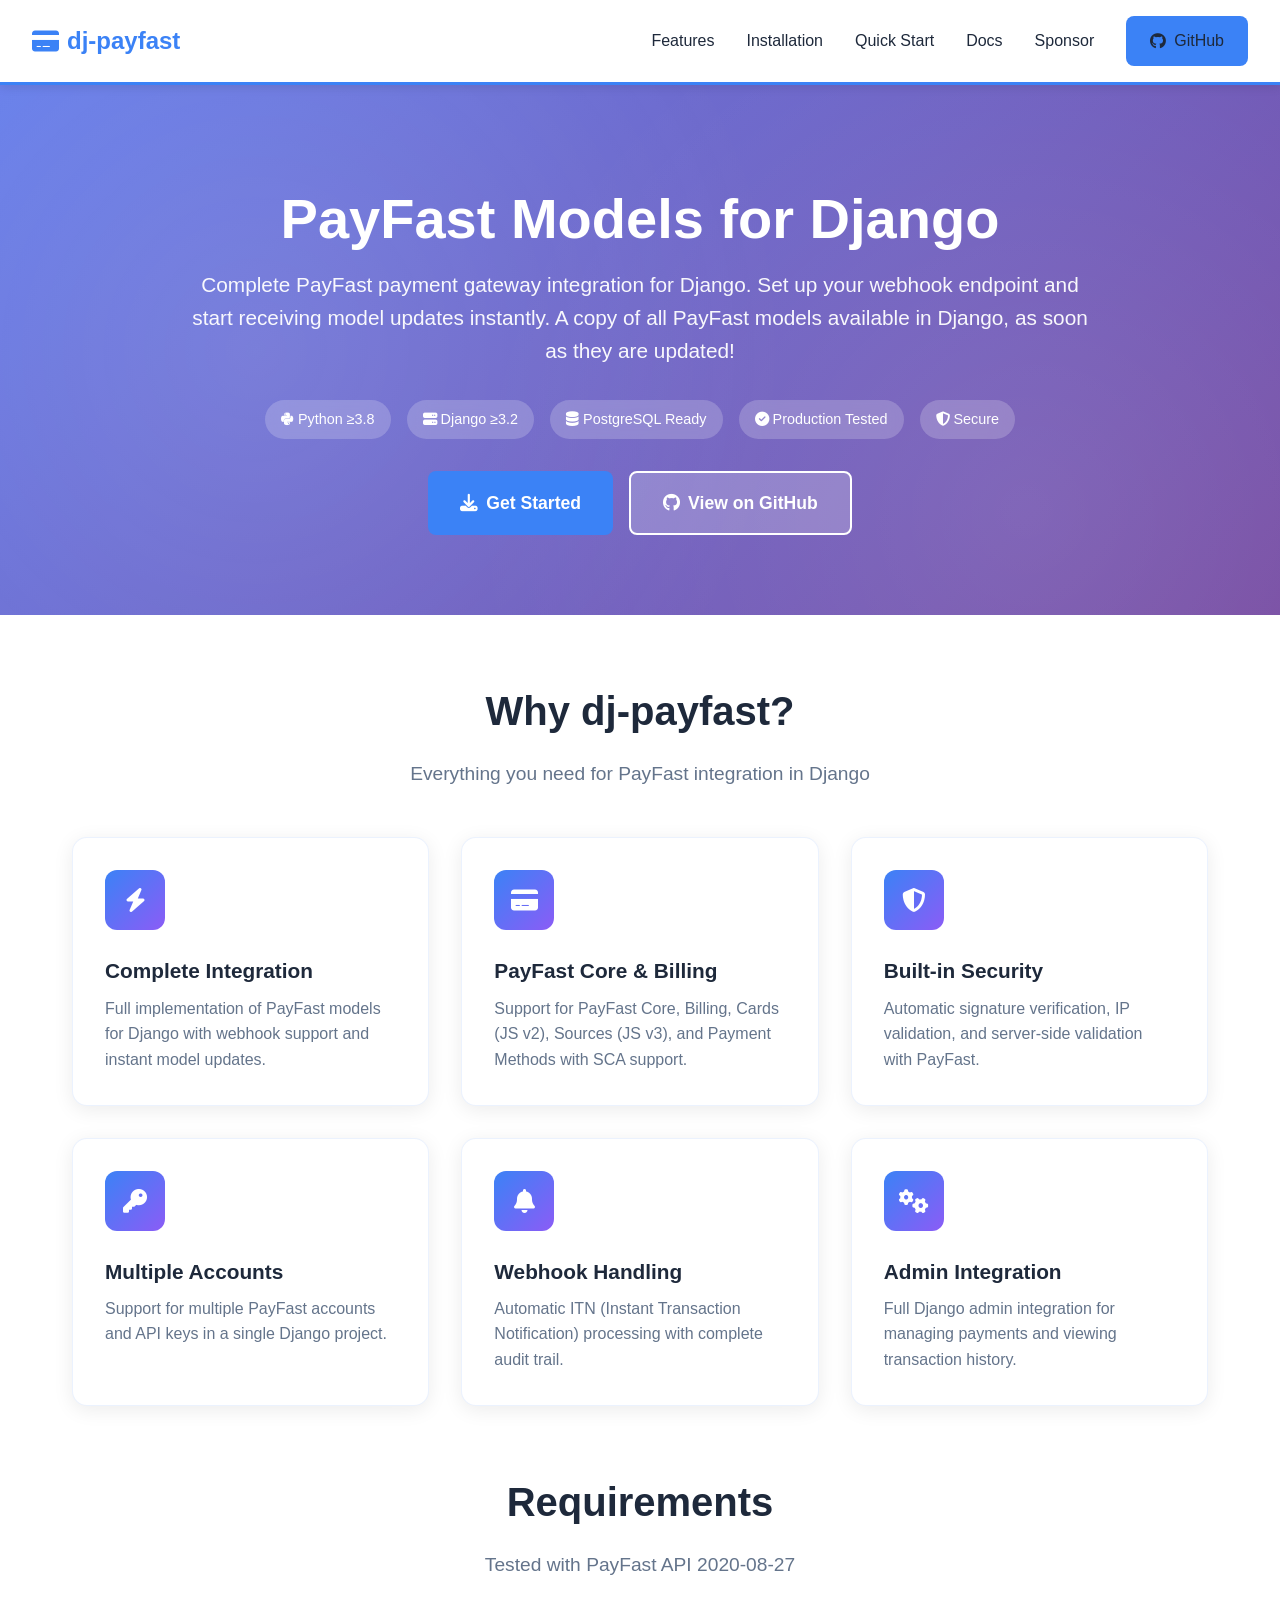
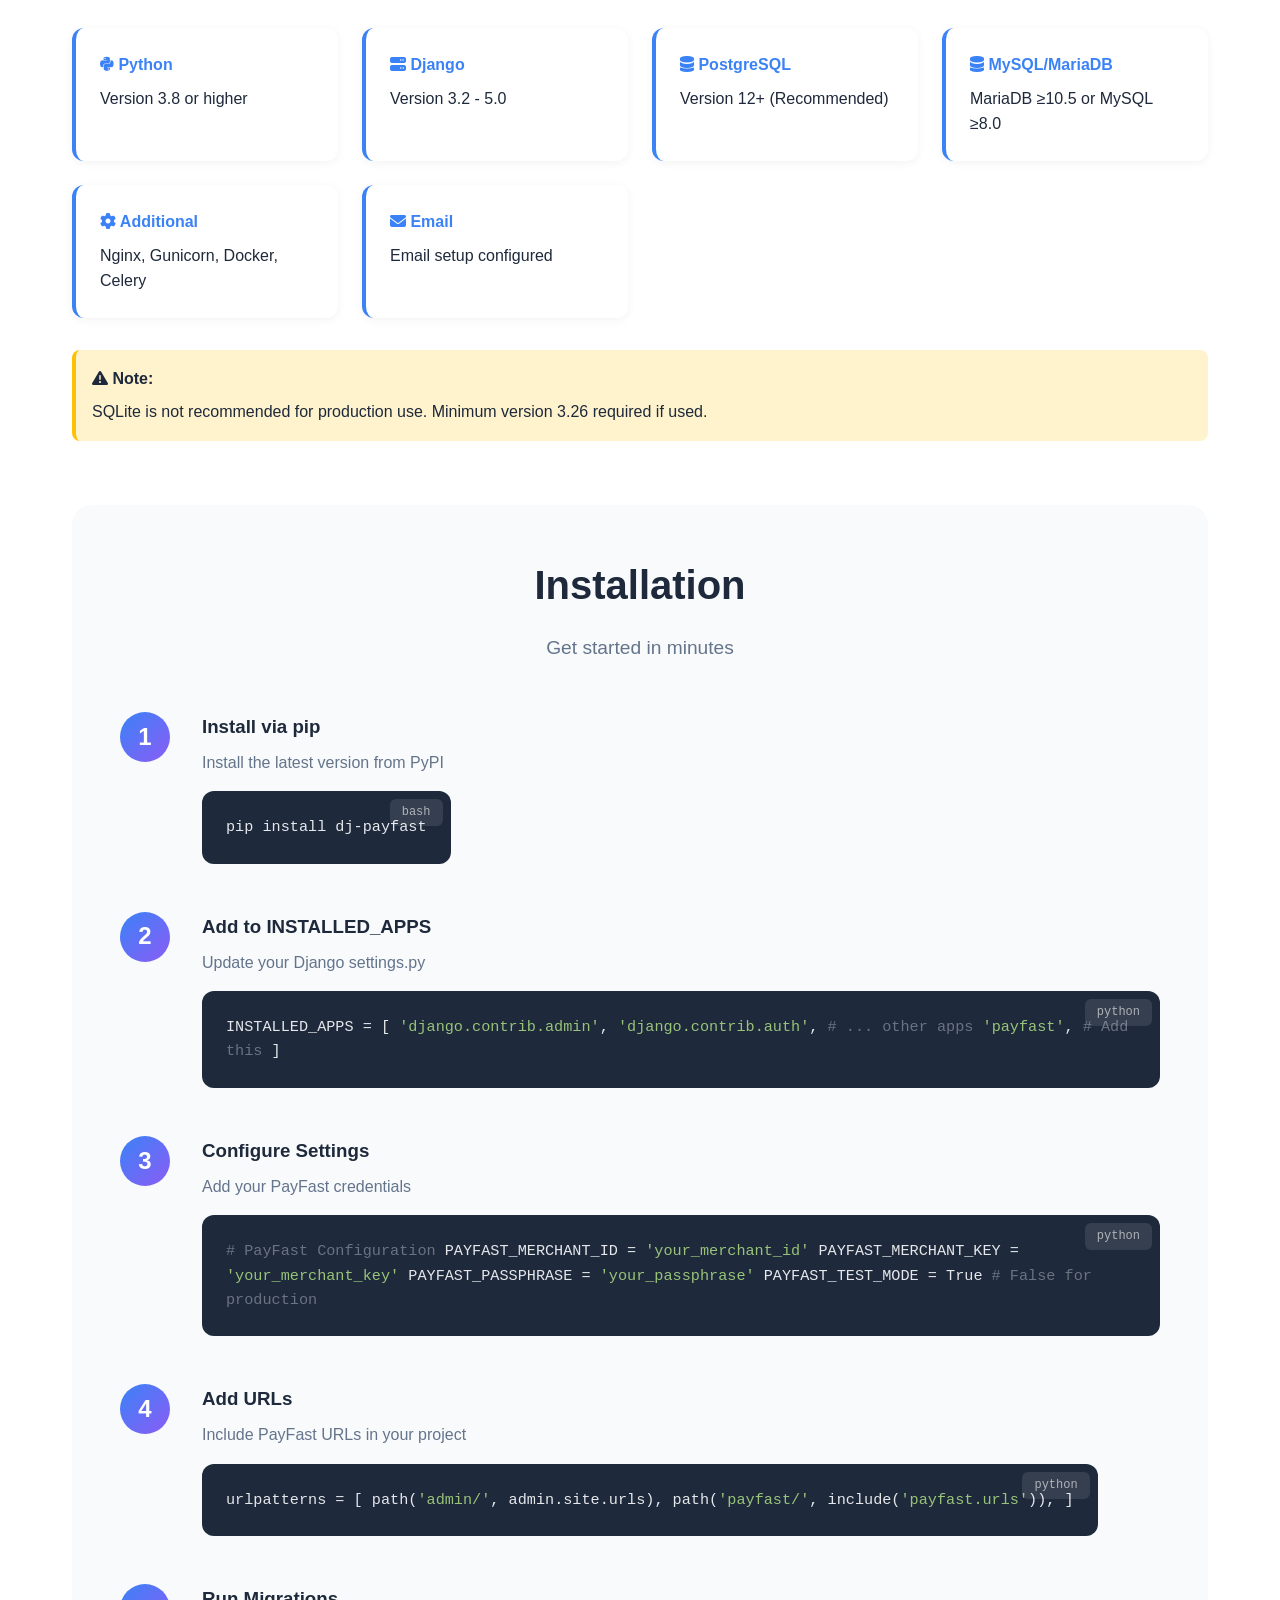
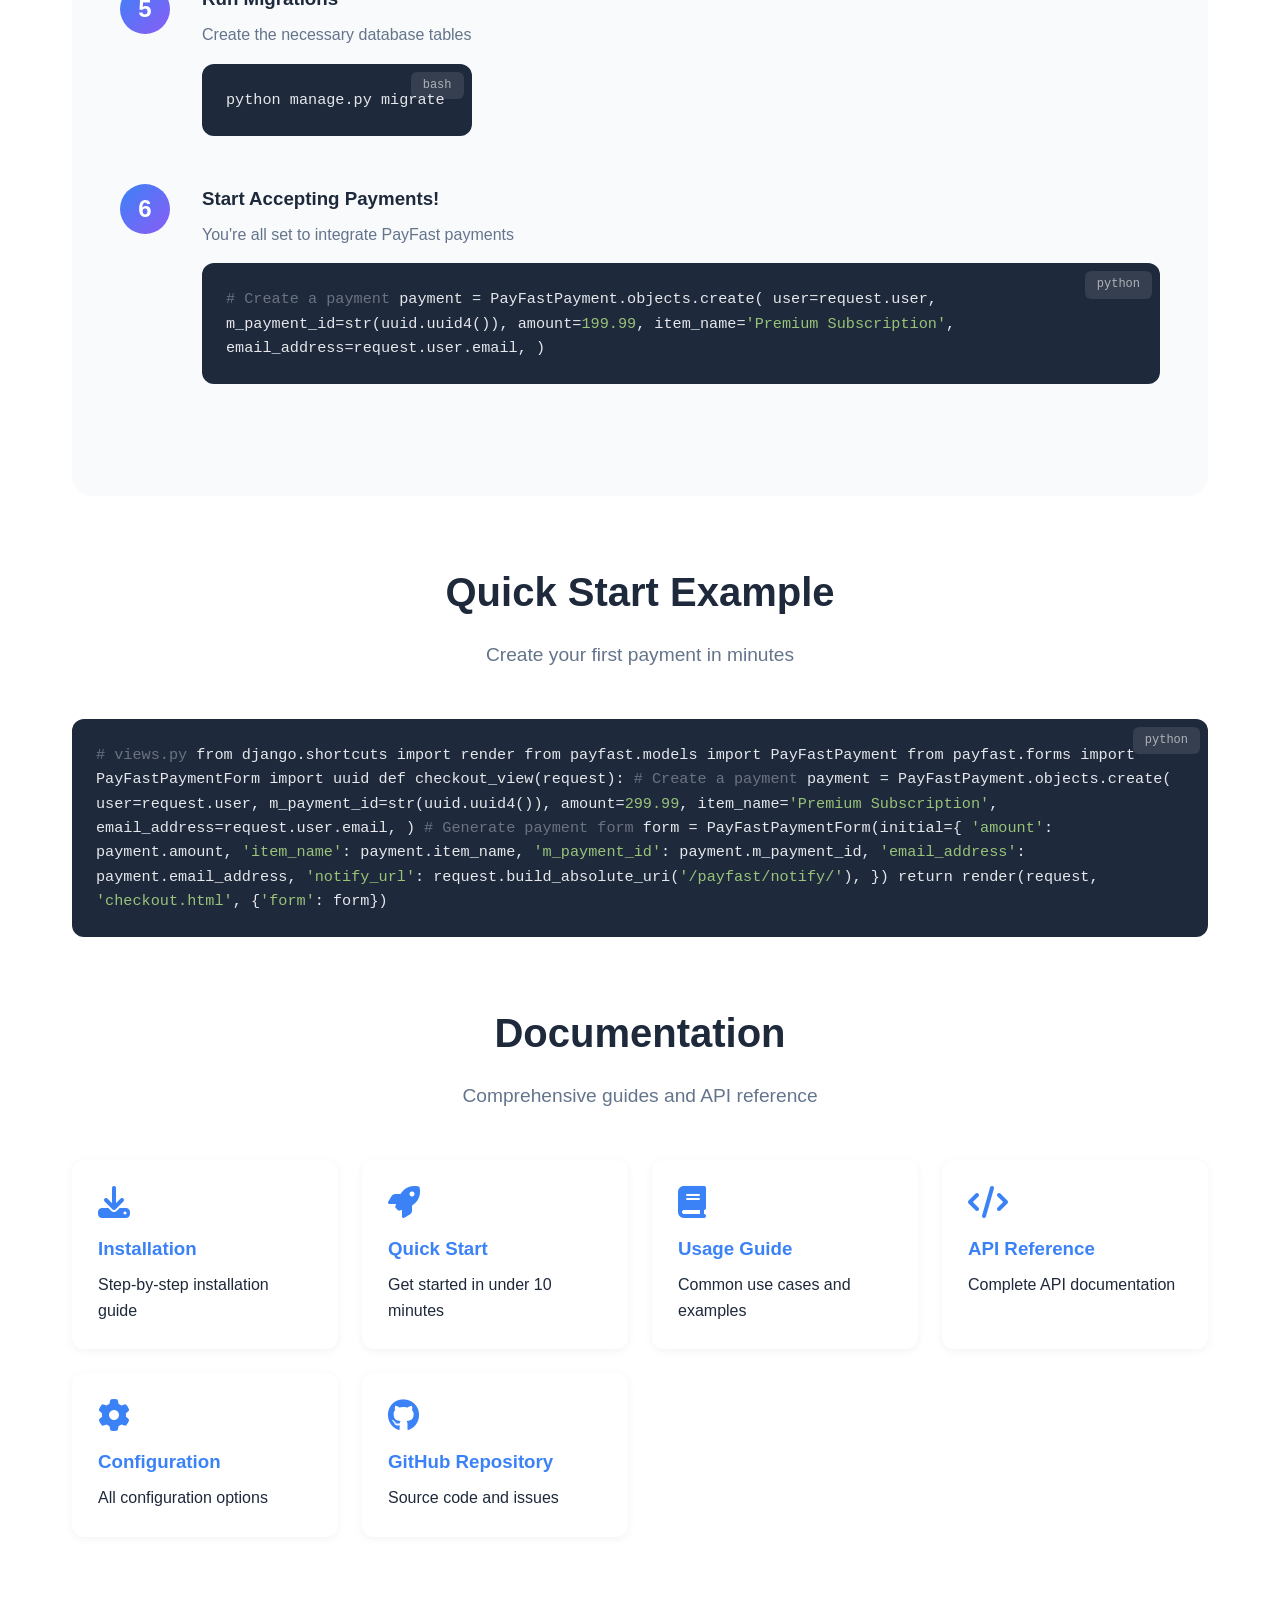
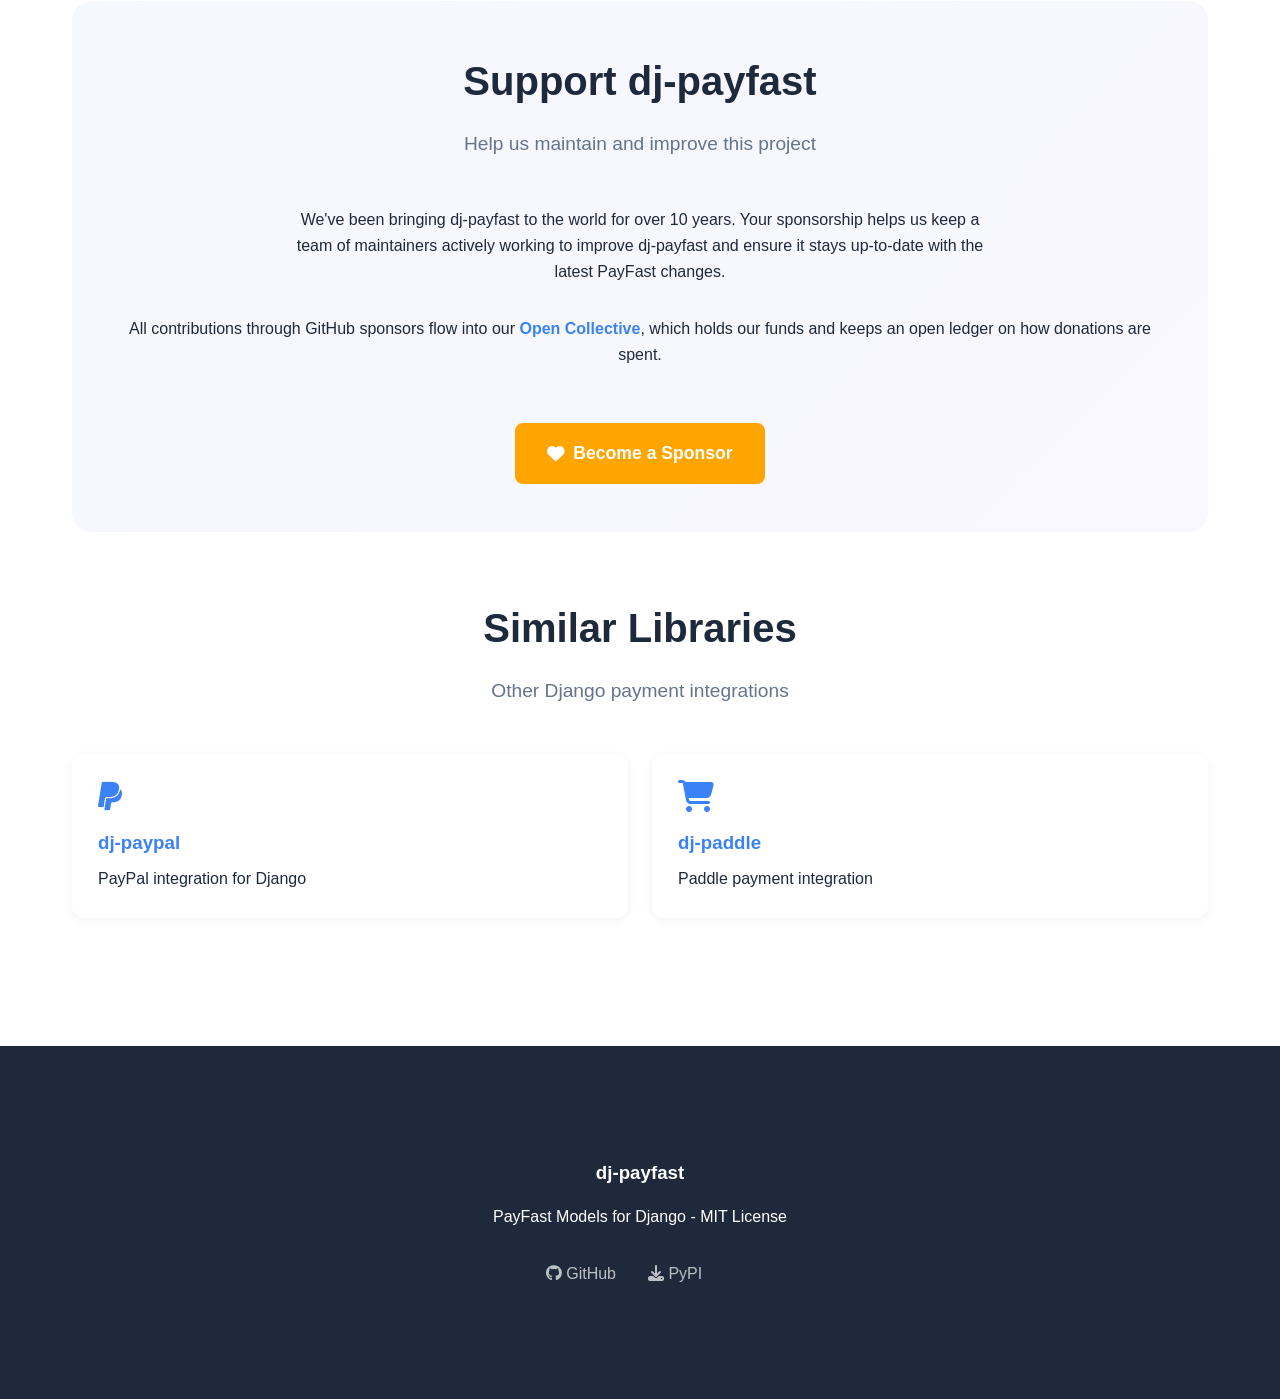
==== docs/index.html @ d13637f9 "Create index.html" ====
<!DOCTYPE html>
<html lang="en">
<head>
    <meta charset="UTF-8">
    <meta name="viewport" content="width=device-width, initial-scale=1.0">
    <title>dj-payfast - PayFast Models for Django</title>
    <link rel="stylesheet" href="https://cdnjs.cloudflare.com/ajax/libs/font-awesome/6.4.0/css/all.min.css">
    <style>
        * {
            margin: 0;
            padding: 0;
            box-sizing: border-box;
        }

        :root {
            --primary: #3b82f6;
            --secondary: #8b5cf6;
            --dark: #1e293b;
            --light: #f8fafc;
            --gray: #64748b;
            --success: #10b981;
            --code-bg: #1e293b;
        }

        body {
            font-family: -apple-system, BlinkMacSystemFont, 'Segoe UI', Roboto, sans-serif;
            line-height: 1.6;
            color: var(--dark);
        }

        /* Navigation */
        .navbar {
            background: white;
            box-shadow: 0 2px 10px rgba(0,0,0,0.1);
            position: sticky;
            top: 0;
            z-index: 1000;
            border-bottom: 3px solid var(--primary);
        }

        .navbar-content {
            max-width: 1400px;
            margin: 0 auto;
            padding: 1rem 2rem;
            display: flex;
            justify-content: space-between;
            align-items: center;
        }

        .logo {
            font-size: 1.5rem;
            font-weight: 800;
            color: var(--primary);
            display: flex;
            align-items: center;
            gap: 0.5rem;
        }

        .nav-links {
            display: flex;
            gap: 2rem;
            list-style: none;
            align-items: center;
        }

        .nav-links a {
            text-decoration: none;
            color: var(--dark);
            font-weight: 500;
            transition: color 0.3s;
        }

        .nav-links a:hover {
            color: var(--primary);
        }

        .btn {
            padding: 0.75rem 1.5rem;
            border-radius: 8px;
            text-decoration: none;
            font-weight: 600;
            display: inline-flex;
            align-items: center;
            gap: 0.5rem;
            transition: all 0.3s;
        }

        .btn-primary {
            background: var(--primary);
            color: white;
        }

        .btn-primary:hover {
            background: #2563eb;
            transform: translateY(-2px);
        }

        /* Hero Section */
        .hero {
            background: linear-gradient(135deg, #667eea 0%, #764ba2 100%);
            color: white;
            padding: 100px 20px 80px;
            text-align: center;
            position: relative;
            overflow: hidden;
        }

        .hero::before {
            content: '';
            position: absolute;
            top: 0;
            left: 0;
            right: 0;
            bottom: 0;
            background: 
                radial-gradient(circle at 20% 50%, rgba(255,255,255,0.1) 0%, transparent 50%),
                radial-gradient(circle at 80% 80%, rgba(255,255,255,0.1) 0%, transparent 50%);
        }

        .hero-content {
            max-width: 900px;
            margin: 0 auto;
            position: relative;
            z-index: 1;
        }

        .hero h1 {
            font-size: 3.5rem;
            font-weight: 900;
            margin-bottom: 1rem;
            line-height: 1.2;
        }

        .hero p {
            font-size: 1.3rem;
            margin-bottom: 2rem;
            opacity: 0.95;
        }

        .badges {
            display: flex;
            justify-content: center;
            gap: 1rem;
            flex-wrap: wrap;
            margin: 2rem 0;
        }

        .badge {
            background: rgba(255,255,255,0.2);
            padding: 0.5rem 1rem;
            border-radius: 20px;
            font-size: 0.9rem;
            backdrop-filter: blur(10px);
        }

        .cta-buttons {
            display: flex;
            gap: 1rem;
            justify-content: center;
            margin-top: 2rem;
            flex-wrap: wrap;
        }

        .btn-large {
            padding: 1rem 2rem;
            font-size: 1.1rem;
        }

        .btn-secondary {
            background: rgba(255,255,255,0.2);
            color: white;
            border: 2px solid white;
        }

        .btn-secondary:hover {
            background: rgba(255,255,255,0.3);
        }

        /* Container */
        .container {
            max-width: 1200px;
            margin: 0 auto;
            padding: 4rem 2rem;
        }

        .section {
            margin-bottom: 4rem;
        }

        .section-title {
            font-size: 2.5rem;
            font-weight: 800;
            margin-bottom: 1rem;
            color: var(--dark);
            text-align: center;
        }

        .section-subtitle {
            font-size: 1.2rem;
            color: var(--gray);
            margin-bottom: 3rem;
            text-align: center;
        }

        /* Features Grid */
        .features-grid {
            display: grid;
            grid-template-columns: repeat(auto-fit, minmax(300px, 1fr));
            gap: 2rem;
            margin-top: 3rem;
        }

        .feature-card {
            background: white;
            padding: 2rem;
            border-radius: 15px;
            box-shadow: 0 4px 20px rgba(0,0,0,0.08);
            transition: all 0.3s;
            border: 1px solid rgba(59,130,246,0.1);
        }

        .feature-card:hover {
            transform: translateY(-5px);
            box-shadow: 0 10px 40px rgba(59,130,246,0.15);
        }

        .feature-icon {
            width: 60px;
            height: 60px;
            background: linear-gradient(135deg, var(--primary), var(--secondary));
            border-radius: 12px;
            display: flex;
            align-items: center;
            justify-content: center;
            color: white;
            font-size: 1.5rem;
            margin-bottom: 1.5rem;
        }

        .feature-title {
            font-size: 1.3rem;
            font-weight: 700;
            margin-bottom: 0.5rem;
        }

        .feature-description {
            color: var(--gray);
        }

        /* Installation Section */
        .install-section {
            background: var(--light);
            border-radius: 20px;
            padding: 3rem;
            margin: 3rem 0;
        }

        .code-block {
            background: var(--code-bg);
            color: #e5e7eb;
            padding: 1.5rem;
            border-radius: 12px;
            overflow-x: auto;
            font-family: 'Courier New', monospace;
            font-size: 0.95rem;
            line-height: 1.6;
            margin: 1rem 0;
            position: relative;
        }

        .code-block::before {
            content: attr(data-lang);
            position: absolute;
            top: 0.5rem;
            right: 0.5rem;
            background: rgba(255,255,255,0.1);
            padding: 0.25rem 0.75rem;
            border-radius: 6px;
            font-size: 0.75rem;
            color: rgba(255,255,255,0.6);
        }

        .code-comment {
            color: #6b7280;
        }

        .code-string {
            color: #98c379;
        }

        /* Steps */
        .steps {
            display: flex;
            flex-direction: column;
            gap: 2rem;
            margin: 3rem 0;
        }

        .step {
            display: flex;
            gap: 2rem;
            align-items: flex-start;
        }

        .step-number {
            width: 50px;
            height: 50px;
            background: linear-gradient(135deg, var(--primary), var(--secondary));
            color: white;
            border-radius: 50%;
            display: flex;
            align-items: center;
            justify-content: center;
            font-weight: 800;
            font-size: 1.5rem;
            flex-shrink: 0;
        }

        .step-content h3 {
            margin-bottom: 0.5rem;
        }

        .step-content p {
            color: var(--gray);
            margin-bottom: 1rem;
        }

        /* Requirements Grid */
        .requirements {
            display: grid;
            grid-template-columns: repeat(auto-fit, minmax(250px, 1fr));
            gap: 1.5rem;
            margin: 2rem 0;
        }

        .requirement-item {
            background: white;
            padding: 1.5rem;
            border-radius: 12px;
            border-left: 4px solid var(--primary);
            box-shadow: 0 2px 10px rgba(0,0,0,0.05);
        }

        .requirement-item h4 {
            color: var(--primary);
            margin-bottom: 0.5rem;
            font-weight: 700;
        }

        /* Sponsors Section */
        .sponsors-section {
            background: linear-gradient(135deg, rgba(59,130,246,0.05), rgba(139,92,246,0.05));
            border-radius: 20px;
            padding: 3rem;
            text-align: center;
            margin: 4rem 0;
        }

        .sponsor-logo {
            max-width: 250px;
            margin: 2rem auto;
        }

        /* Footer */
        footer {
            background: var(--dark);
            color: white;
            padding: 3rem 2rem;
            text-align: center;
        }

        .footer-links {
            display: flex;
            justify-content: center;
            gap: 2rem;
            margin-top: 2rem;
            flex-wrap: wrap;
        }

        .footer-links a {
            color: rgba(255,255,255,0.7);
            text-decoration: none;
            transition: color 0.3s;
        }

        .footer-links a:hover {
            color: white;
        }

        /* Responsive */
        @media (max-width: 768px) {
            .hero h1 {
                font-size: 2.5rem;
            }

            .nav-links {
                display: none;
            }

            .section-title {
                font-size: 2rem;
            }

            .step {
                flex-direction: column;
            }
        }

        /* Alert Box */
        .alert {
            background: #fff3cd;
            border-left: 4px solid #ffc107;
            padding: 1rem;
            border-radius: 8px;
            margin: 2rem 0;
        }

        .alert strong {
            display: block;
            margin-bottom: 0.5rem;
        }

        /* Documentation Links */
        .doc-links {
            display: grid;
            grid-template-columns: repeat(auto-fit, minmax(250px, 1fr));
            gap: 1.5rem;
            margin: 2rem 0;
        }

        .doc-link {
            background: white;
            padding: 1.5rem;
            border-radius: 12px;
            box-shadow: 0 2px 10px rgba(0,0,0,0.05);
            text-decoration: none;
            color: var(--dark);
            transition: all 0.3s;
            border: 2px solid transparent;
        }

        .doc-link:hover {
            border-color: var(--primary);
            transform: translateY(-2px);
            box-shadow: 0 4px 20px rgba(59,130,246,0.15);
        }

        .doc-link h3 {
            color: var(--primary);
            margin-bottom: 0.5rem;
        }

        .doc-link i {
            font-size: 2rem;
            margin-bottom: 1rem;
            color: var(--primary);
        }
    </style>
</head>
<body>
    <!-- Navigation -->
    <nav class="navbar">
        <div class="navbar-content">
            <div class="logo">
                <i class="fas fa-credit-card"></i>
                dj-payfast
            </div>
            <ul class="nav-links">
                <li><a href="#features">Features</a></li>
                <li><a href="#installation">Installation</a></li>
                <li><a href="#quickstart">Quick Start</a></li>
                <li><a href="#documentation">Docs</a></li>
                <li><a href="#sponsor">Sponsor</a></li>
                <li>
                    <a href="https://github.com/Carrington-dev/dj-payfast" class="btn btn-primary">
                        <i class="fab fa-github"></i> GitHub
                    </a>
                </li>
            </ul>
        </div>
    </nav>

    <!-- Hero Section -->
    <section class="hero">
        <div class="hero-content">
            <h1>PayFast Models for Django</h1>
            <p>Complete PayFast payment gateway integration for Django. Set up your webhook endpoint and start receiving model updates instantly. A copy of all PayFast models available in Django, as soon as they are updated!</p>
            
            <div class="badges">
                <span class="badge">
                    <i class="fab fa-python"></i> Python ≥3.8
                </span>
                <span class="badge">
                    <i class="fas fa-server"></i> Django ≥3.2
                </span>
                <span class="badge">
                    <i class="fas fa-database"></i> PostgreSQL Ready
                </span>
                <span class="badge">
                    <i class="fas fa-check-circle"></i> Production Tested
                </span>
                <span class="badge">
                    <i class="fas fa-shield-alt"></i> Secure
                </span>
            </div>

            <div class="cta-buttons">
                <a href="#installation" class="btn btn-primary btn-large">
                    <i class="fas fa-download"></i> Get Started
                </a>
                <a href="https://github.com/Carrington-dev/dj-payfast" class="btn btn-secondary btn-large">
                    <i class="fab fa-github"></i> View on GitHub
                </a>
            </div>
        </div>
    </section>

    <!-- Features Section -->
    <div class="container">
        <section id="features" class="section">
            <h2 class="section-title">Why dj-payfast?</h2>
            <p class="section-subtitle">Everything you need for PayFast integration in Django</p>

            <div class="features-grid">
                <div class="feature-card">
                    <div class="feature-icon">
                        <i class="fas fa-bolt"></i>
                    </div>
                    <h3 class="feature-title">Complete Integration</h3>
                    <p class="feature-description">Full implementation of PayFast models for Django with webhook support and instant model updates.</p>
                </div>

                <div class="feature-card">
                    <div class="feature-icon">
                        <i class="fas fa-credit-card"></i>
                    </div>
                    <h3 class="feature-title">PayFast Core & Billing</h3>
                    <p class="feature-description">Support for PayFast Core, Billing, Cards (JS v2), Sources (JS v3), and Payment Methods with SCA support.</p>
                </div>

                <div class="feature-card">
                    <div class="feature-icon">
                        <i class="fas fa-shield-alt"></i>
                    </div>
                    <h3 class="feature-title">Built-in Security</h3>
                    <p class="feature-description">Automatic signature verification, IP validation, and server-side validation with PayFast.</p>
                </div>

                <div class="feature-card">
                    <div class="feature-icon">
                        <i class="fas fa-key"></i>
                    </div>
                    <h3 class="feature-title">Multiple Accounts</h3>
                    <p class="feature-description">Support for multiple PayFast accounts and API keys in a single Django project.</p>
                </div>

                <div class="feature-card">
                    <div class="feature-icon">
                        <i class="fas fa-bell"></i>
                    </div>
                    <h3 class="feature-title">Webhook Handling</h3>
                    <p class="feature-description">Automatic ITN (Instant Transaction Notification) processing with complete audit trail.</p>
                </div>

                <div class="feature-card">
                    <div class="feature-icon">
                        <i class="fas fa-cogs"></i>
                    </div>
                    <h3 class="feature-title">Admin Integration</h3>
                    <p class="feature-description">Full Django admin integration for managing payments and viewing transaction history.</p>
                </div>
            </div>
        </section>

        <!-- Requirements Section -->
        <section class="section">
            <h2 class="section-title">Requirements</h2>
            <p class="section-subtitle">Tested with PayFast API 2020-08-27</p>

            <div class="requirements">
                <div class="requirement-item">
                    <h4><i class="fab fa-python"></i> Python</h4>
                    <p>Version 3.8 or higher</p>
                </div>

                <div class="requirement-item">
                    <h4><i class="fas fa-server"></i> Django</h4>
                    <p>Version 3.2 - 5.0</p>
                </div>

                <div class="requirement-item">
                    <h4><i class="fas fa-database"></i> PostgreSQL</h4>
                    <p>Version 12+ (Recommended)</p>
                </div>

                <div class="requirement-item">
                    <h4><i class="fas fa-database"></i> MySQL/MariaDB</h4>
                    <p>MariaDB ≥10.5 or MySQL ≥8.0</p>
                </div>

                <div class="requirement-item">
                    <h4><i class="fas fa-cog"></i> Additional</h4>
                    <p>Nginx, Gunicorn, Docker, Celery</p>
                </div>

                <div class="requirement-item">
                    <h4><i class="fas fa-envelope"></i> Email</h4>
                    <p>Email setup configured</p>
                </div>
            </div>

            <div class="alert">
                <strong><i class="fas fa-exclamation-triangle"></i> Note:</strong>
                SQLite is not recommended for production use. Minimum version 3.26 required if used.
            </div>
        </section>

        <!-- Installation Section -->
        <section id="installation" class="section">
            <div class="install-section">
                <h2 class="section-title">Installation</h2>
                <p class="section-subtitle">Get started in minutes</p>

                <div class="steps">
                    <div class="step">
                        <div class="step-number">1</div>
                        <div class="step-content">
                            <h3>Install via pip</h3>
                            <p>Install the latest version from PyPI</p>
                            <div class="code-block" data-lang="bash">pip install dj-payfast</div>
                        </div>
                    </div>

                    <div class="step">
                        <div class="step-number">2</div>
                        <div class="step-content">
                            <h3>Add to INSTALLED_APPS</h3>
                            <p>Update your Django settings.py</p>
                            <div class="code-block" data-lang="python">INSTALLED_APPS = [
    <span class="code-string">'django.contrib.admin'</span>,
    <span class="code-string">'django.contrib.auth'</span>,
    <span class="code-comment"># ... other apps</span>
    <span class="code-string">'payfast'</span>,  <span class="code-comment"># Add this</span>
]</div>
                        </div>
                    </div>

                    <div class="step">
                        <div class="step-number">3</div>
                        <div class="step-content">
                            <h3>Configure Settings</h3>
                            <p>Add your PayFast credentials</p>
                            <div class="code-block" data-lang="python"><span class="code-comment"># PayFast Configuration</span>
PAYFAST_MERCHANT_ID = <span class="code-string">'your_merchant_id'</span>
PAYFAST_MERCHANT_KEY = <span class="code-string">'your_merchant_key'</span>
PAYFAST_PASSPHRASE = <span class="code-string">'your_passphrase'</span>
PAYFAST_TEST_MODE = True  <span class="code-comment"># False for production</span></div>
                        </div>
                    </div>

                    <div class="step">
                        <div class="step-number">4</div>
                        <div class="step-content">
                            <h3>Add URLs</h3>
                            <p>Include PayFast URLs in your project</p>
                            <div class="code-block" data-lang="python">urlpatterns = [
    path(<span class="code-string">'admin/'</span>, admin.site.urls),
    path(<span class="code-string">'payfast/'</span>, include(<span class="code-string">'payfast.urls'</span>)),
]</div>
                        </div>
                    </div>

                    <div class="step">
                        <div class="step-number">5</div>
                        <div class="step-content">
                            <h3>Run Migrations</h3>
                            <p>Create the necessary database tables</p>
                            <div class="code-block" data-lang="bash">python manage.py migrate</div>
                        </div>
                    </div>

                    <div class="step">
                        <div class="step-number">6</div>
                        <div class="step-content">
                            <h3>Start Accepting Payments!</h3>
                            <p>You're all set to integrate PayFast payments</p>
                            <div class="code-block" data-lang="python"><span class="code-comment"># Create a payment</span>
payment = PayFastPayment.objects.create(
    user=request.user,
    m_payment_id=str(uuid.uuid4()),
    amount=<span class="code-string">199.99</span>,
    item_name=<span class="code-string">'Premium Subscription'</span>,
    email_address=request.user.email,
)</div>
                        </div>
                    </div>
                </div>
            </div>
        </section>

        <!-- Quick Start Section -->
        <section id="quickstart" class="section">
            <h2 class="section-title">Quick Start Example</h2>
            <p class="section-subtitle">Create your first payment in minutes</p>

            <div class="code-block" data-lang="python"><span class="code-comment"># views.py</span>
from django.shortcuts import render
from payfast.models import PayFastPayment
from payfast.forms import PayFastPaymentForm
import uuid

def checkout_view(request):
    <span class="code-comment"># Create a payment</span>
    payment = PayFastPayment.objects.create(
        user=request.user,
        m_payment_id=str(uuid.uuid4()),
        amount=<span class="code-string">299.99</span>,
        item_name=<span class="code-string">'Premium Subscription'</span>,
        email_address=request.user.email,
    )
    
    <span class="code-comment"># Generate payment form</span>
    form = PayFastPaymentForm(initial={
        <span class="code-string">'amount'</span>: payment.amount,
        <span class="code-string">'item_name'</span>: payment.item_name,
        <span class="code-string">'m_payment_id'</span>: payment.m_payment_id,
        <span class="code-string">'email_address'</span>: payment.email_address,
        <span class="code-string">'notify_url'</span>: request.build_absolute_uri(<span class="code-string">'/payfast/notify/'</span>),
    })
    
    return render(request, <span class="code-string">'checkout.html'</span>, {<span class="code-string">'form'</span>: form})</div>
        </section>

        <!-- Documentation Links -->
        <section id="documentation" class="section">
            <h2 class="section-title">Documentation</h2>
            <p class="section-subtitle">Comprehensive guides and API reference</p>

            <div class="doc-links">
                <a href="#installation" class="doc-link">
                    <i class="fas fa-download"></i>
                    <h3>Installation</h3>
                    <p>Step-by-step installation guide</p>
                </a>

                <a href="#quickstart" class="doc-link">
                    <i class="fas fa-rocket"></i>
                    <h3>Quick Start</h3>
                    <p>Get started in under 10 minutes</p>
                </a>

                <a href="https://github.com/Carrington-dev/dj-payfast/blob/main/docs/usage.rst" class="doc-link">
                    <i class="fas fa-book"></i>
                    <h3>Usage Guide</h3>
                    <p>Common use cases and examples</p>
                </a>

                <a href="https://github.com/Carrington-dev/dj-payfast/blob/main/docs/api.rst" class="doc-link">
                    <i class="fas fa-code"></i>
                    <h3>API Reference</h3>
                    <p>Complete API documentation</p>
                </a>

                <a href="https://github.com/Carrington-dev/dj-payfast/blob/main/docs/configuration.rst" class="doc-link">
                    <i class="fas fa-cog"></i>
                    <h3>Configuration</h3>
                    <p>All configuration options</p>
                </a>

                <a href="https://github.com/Carrington-dev/dj-payfast" class="doc-link">
                    <i class="fab fa-github"></i>
                    <h3>GitHub Repository</h3>
                    <p>Source code and issues</p>
                </a>
            </div>
        </section>

        <!-- Sponsors Section -->
        <section id="sponsor" class="section">
            <div class="sponsors-section">
                <h2 class="section-title">Support dj-payfast</h2>
                <p class="section-subtitle">Help us maintain and improve this project</p>
                
                <p style="max-width: 700px; margin: 2rem auto;">
                    We've been bringing dj-payfast to the world for over 10 years. Your sponsorship helps us keep a team of maintainers actively working to improve dj-payfast and ensure it stays up-to-date with the latest PayFast changes.
                </p>

                <p style="margin: 1.5rem 0;">
                    All contributions through GitHub sponsors flow into our <a href="https://opencollective.com/dj-payfast" style="color: var(--primary); text-decoration: none; font-weight: 600;">Open Collective</a>, which holds our funds and keeps an open ledger on how donations are spent.
                </p>

                <a href="https://github.com/sponsors/dj-payfast" class="btn btn-primary btn-large" style="margin-top: 2rem; background: #ffa500;">
                    <i class="fas fa-heart"></i> Become a Sponsor
                </a>
            </div>
        </section>

        <!-- Similar Libraries -->
        <section class="section">
            <h2 class="section-title">Similar Libraries</h2>
            <p class="section-subtitle">Other Django payment integrations</p>

            <div class="doc-links">
                <a href="https://github.com/HearthSim/dj-paypal" class="doc-link">
                    <i class="fab fa-paypal"></i>
                    <h3>dj-paypal</h3>
                    <p>PayPal integration for Django</p>
                </a>

                <a href="https://github.com/paddle-python/dj-paddle" class="doc-link">
                    <i class="fas fa-shopping-cart"></i>
                    <h3>dj-paddle</h3>
                    <p>Paddle payment integration</p>
                </a>
            </div>
        </section>
    </div>

    <!-- Footer -->
    <footer>
        <div class="container">
            <h3 style="margin-bottom: 1rem;">dj-payfast</h3>
            <p>PayFast Models for Django - MIT License</p>
            
            <div class="footer-links">
                <a href="https://github.com/Carrington-dev/dj-payfast">
                    <i class="fab fa-github"></i> GitHub
                </a>
                <a href="https://pypi.org/project/dj-payfast/">
                    <i class="fas fa-download"></i> PyPI
                </a>
                <a href="https://github.com/Carrington-dev/dj-payfast/issues">
                </a>
            </div>
        </div>
    </footer>
</body>
</html>
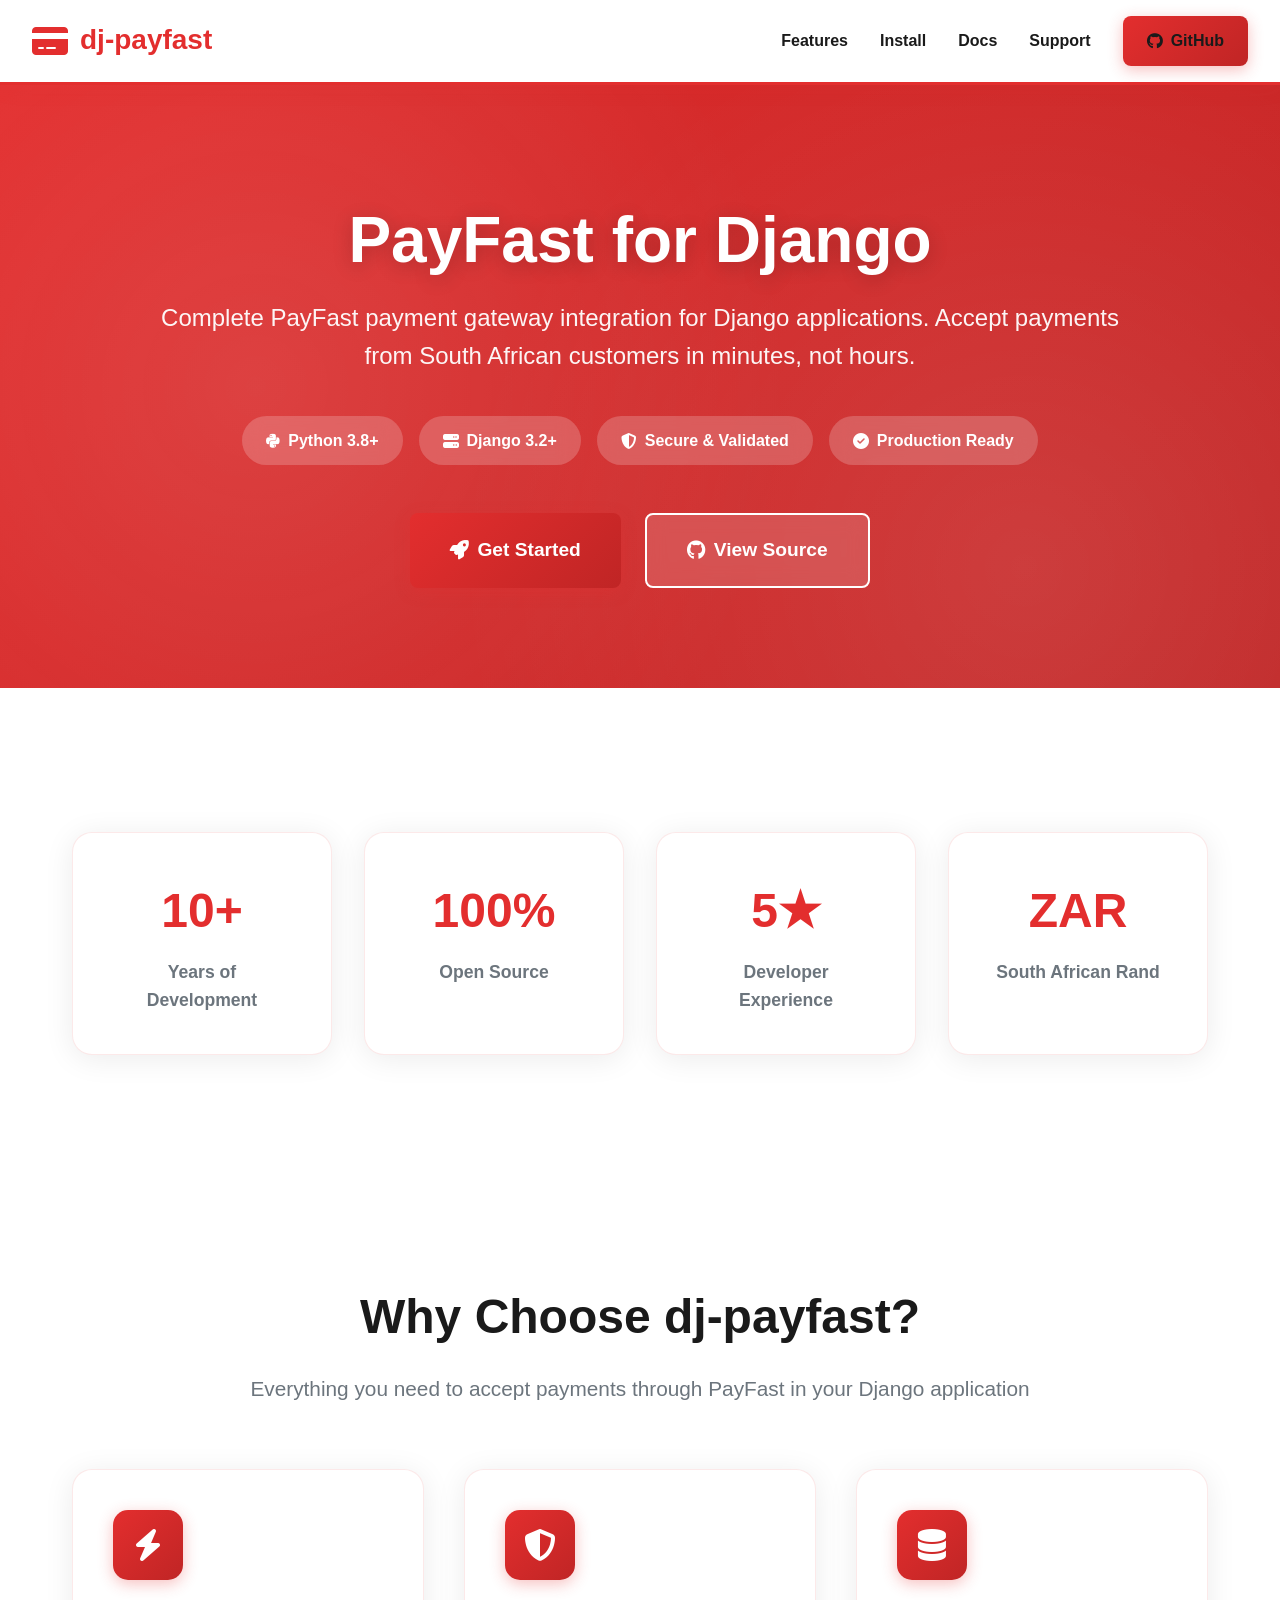
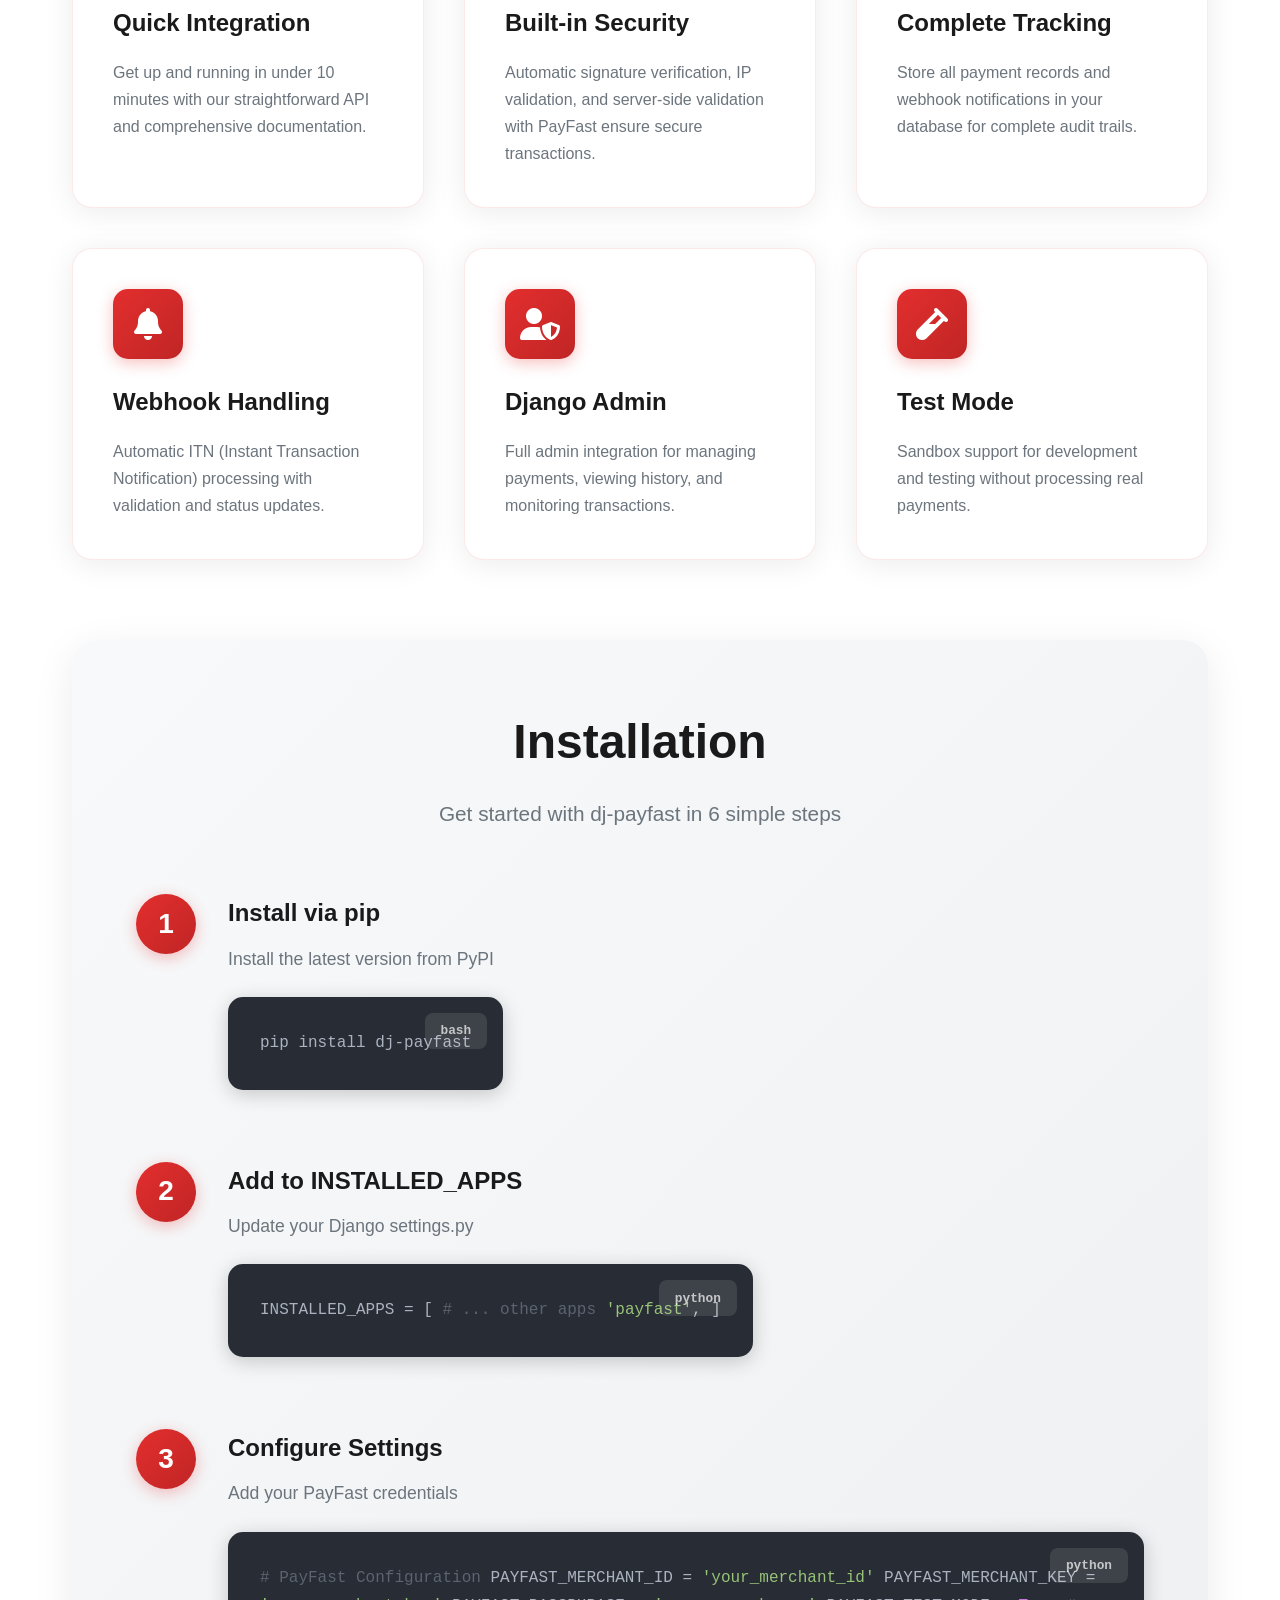
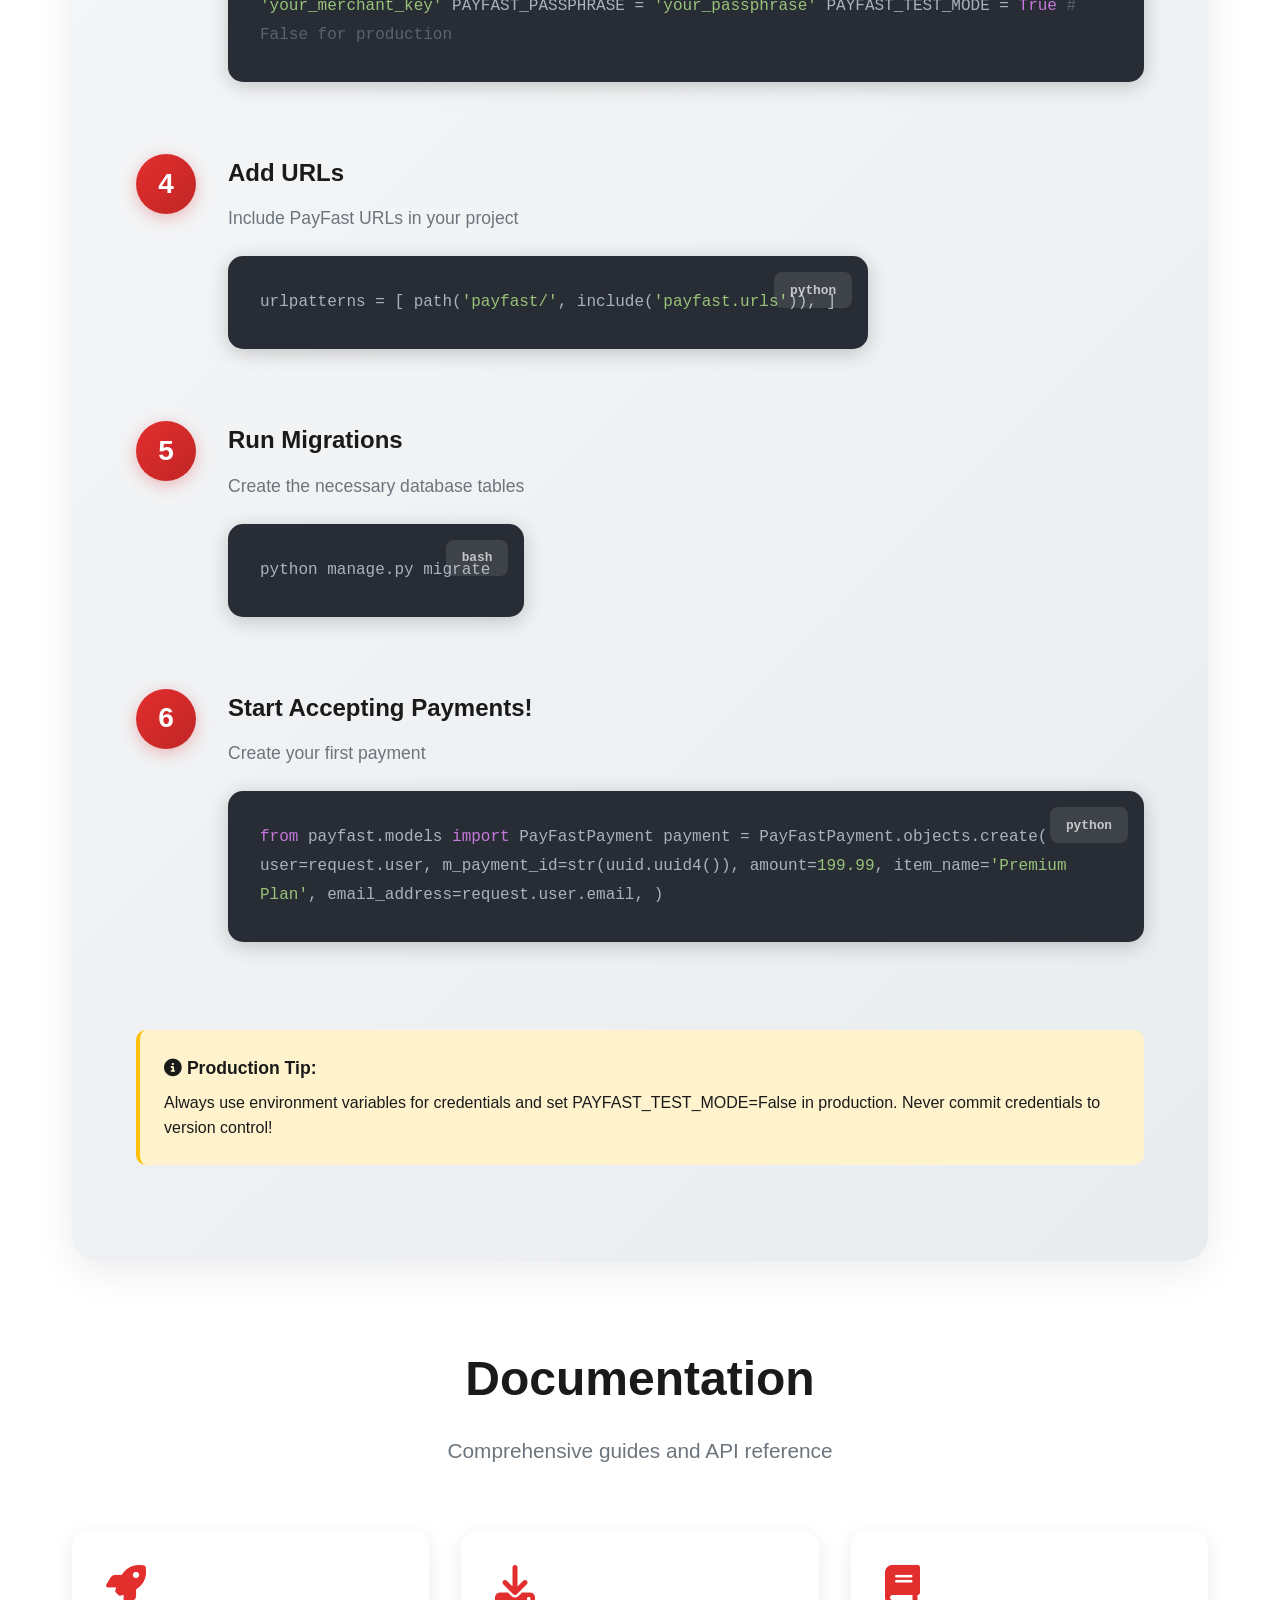
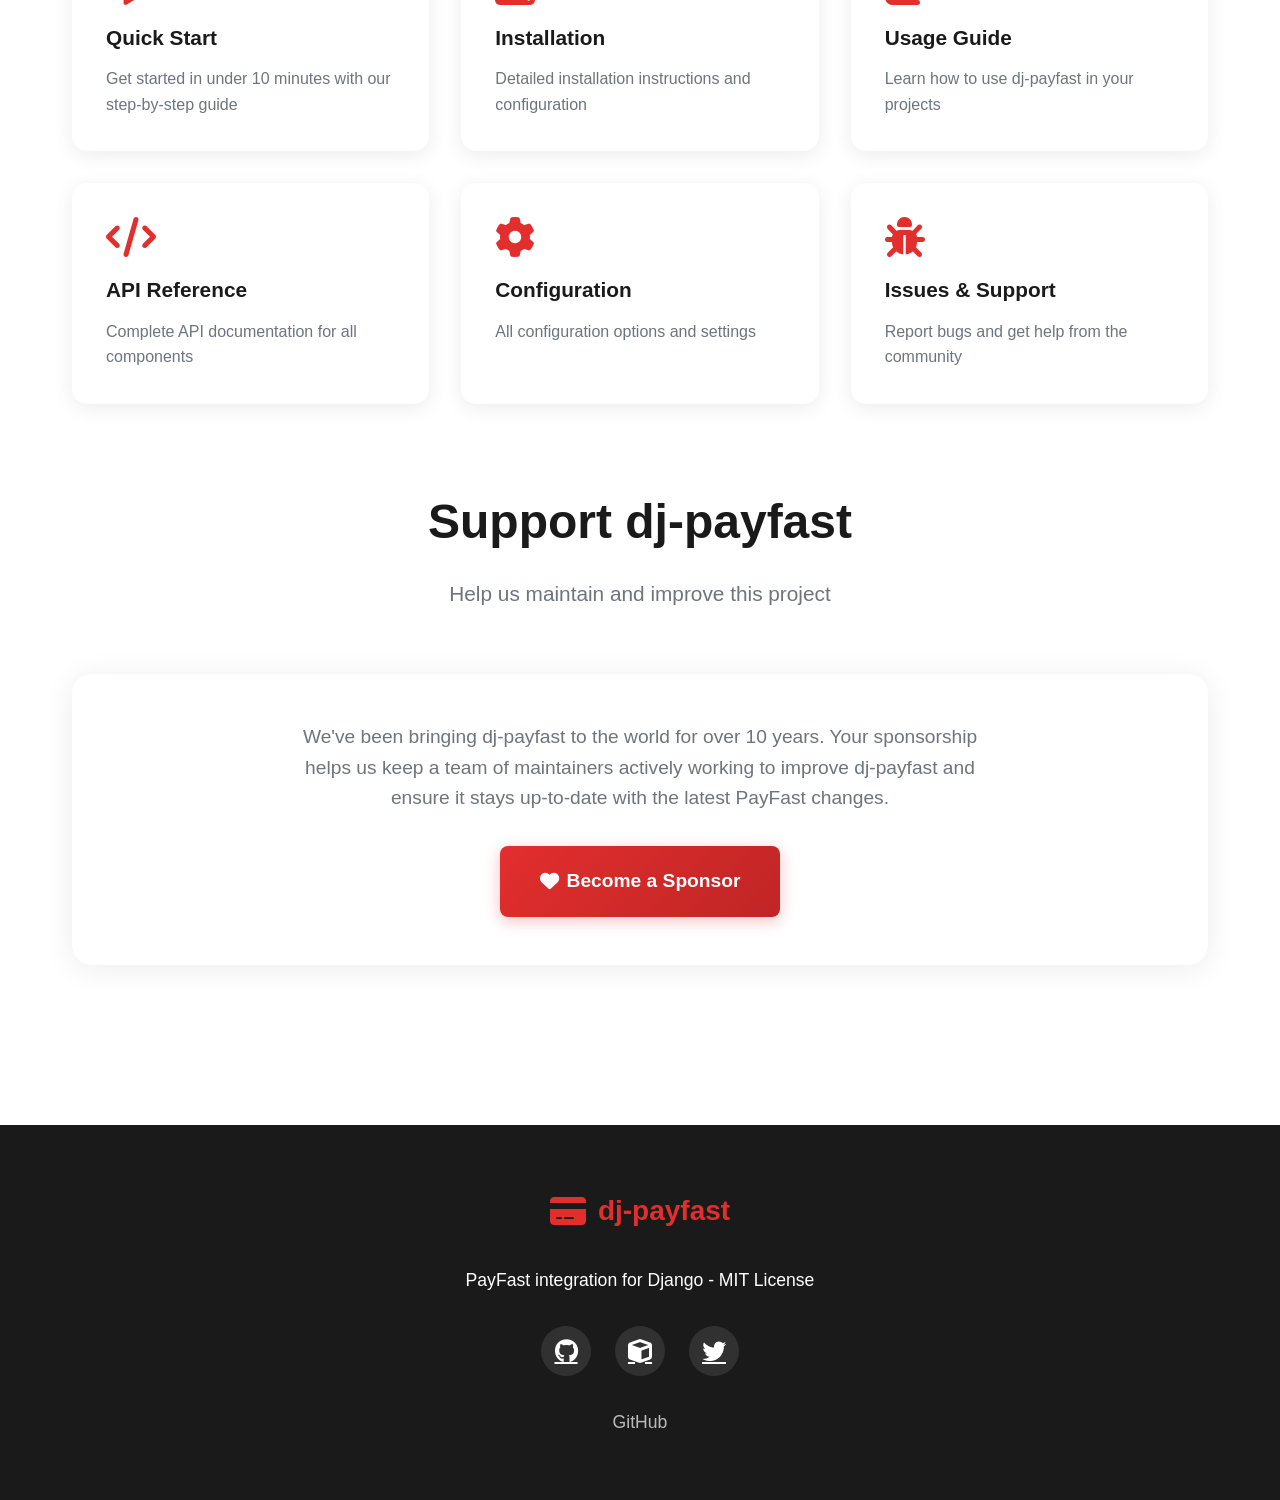
==== commit a8ed4363: "Added v0.1.2 settings" ====
--- a/docs/index.html
+++ b/docs/index.html
@@ -3,7 +3,7 @@
 <head>
     <meta charset="UTF-8">
     <meta name="viewport" content="width=device-width, initial-scale=1.0">
-    <title>dj-payfast - PayFast Models for Django</title>
+    <title>dj-payfast - PayFast for Django</title>
     <link rel="stylesheet" href="https://cdnjs.cloudflare.com/ajax/libs/font-awesome/6.4.0/css/all.min.css">
     <style>
         * {
@@ -13,25 +13,29 @@
         }
 
         :root {
-            --primary: #3b82f6;
-            --secondary: #8b5cf6;
-            --dark: #1e293b;
-            --light: #f8fafc;
-            --gray: #64748b;
-            --success: #10b981;
-            --code-bg: #1e293b;
+            --primary: #e32e2e;
+            --primary-dark: #c02525;
+            --secondary: #2c3e50;
+            --accent: #3498db;
+            --success: #27ae60;
+            --dark: #1a1a1a;
+            --light: #f8f9fa;
+            --gray: #6c757d;
+            --code-bg: #282c34;
+            --gradient: linear-gradient(135deg, #e32e2e 0%, #c02525 100%);
         }
 
         body {
-            font-family: -apple-system, BlinkMacSystemFont, 'Segoe UI', Roboto, sans-serif;
+            font-family: -apple-system, BlinkMacSystemFont, 'Segoe UI', Roboto, 'Helvetica Neue', Arial, sans-serif;
             line-height: 1.6;
             color: var(--dark);
-        }
-
-        /* Navigation */
+            overflow-x: hidden;
+        }
+
+        /* Navbar */
         .navbar {
             background: white;
-            box-shadow: 0 2px 10px rgba(0,0,0,0.1);
+            box-shadow: 0 2px 20px rgba(227, 46, 46, 0.1);
             position: sticky;
             top: 0;
             z-index: 1000;
@@ -48,12 +52,16 @@
         }
 
         .logo {
-            font-size: 1.5rem;
-            font-weight: 800;
+            display: flex;
+            align-items: center;
+            gap: 0.75rem;
+            font-size: 1.75rem;
+            font-weight: 900;
             color: var(--primary);
-            display: flex;
-            align-items: center;
-            gap: 0.5rem;
+        }
+
+        .logo i {
+            font-size: 2rem;
         }
 
         .nav-links {
@@ -66,8 +74,9 @@
         .nav-links a {
             text-decoration: none;
             color: var(--dark);
-            font-weight: 500;
+            font-weight: 600;
             transition: color 0.3s;
+            font-size: 1rem;
         }
 
         .nav-links a:hover {
@@ -78,28 +87,31 @@
             padding: 0.75rem 1.5rem;
             border-radius: 8px;
             text-decoration: none;
-            font-weight: 600;
+            font-weight: 700;
             display: inline-flex;
             align-items: center;
             gap: 0.5rem;
             transition: all 0.3s;
+            border: none;
+            cursor: pointer;
         }
 
         .btn-primary {
-            background: var(--primary);
+            background: var(--gradient);
             color: white;
+            box-shadow: 0 4px 15px rgba(227, 46, 46, 0.3);
         }
 
         .btn-primary:hover {
-            background: #2563eb;
             transform: translateY(-2px);
+            box-shadow: 0 6px 25px rgba(227, 46, 46, 0.4);
         }
 
         /* Hero Section */
         .hero {
-            background: linear-gradient(135deg, #667eea 0%, #764ba2 100%);
+            background: var(--gradient);
             color: white;
-            padding: 100px 20px 80px;
+            padding: 120px 20px 100px;
             text-align: center;
             position: relative;
             overflow: hidden;
@@ -115,26 +127,34 @@
             background: 
                 radial-gradient(circle at 20% 50%, rgba(255,255,255,0.1) 0%, transparent 50%),
                 radial-gradient(circle at 80% 80%, rgba(255,255,255,0.1) 0%, transparent 50%);
+            animation: float 15s ease-in-out infinite;
+        }
+
+        @keyframes float {
+            0%, 100% { transform: translateY(0); }
+            50% { transform: translateY(-20px); }
         }
 
         .hero-content {
-            max-width: 900px;
+            max-width: 1000px;
             margin: 0 auto;
             position: relative;
             z-index: 1;
         }
 
         .hero h1 {
-            font-size: 3.5rem;
+            font-size: 4rem;
             font-weight: 900;
-            margin-bottom: 1rem;
-            line-height: 1.2;
-        }
-
-        .hero p {
-            font-size: 1.3rem;
+            margin-bottom: 1.5rem;
+            line-height: 1.1;
+            text-shadow: 0 4px 20px rgba(0,0,0,0.2);
+        }
+
+        .hero-subtitle {
+            font-size: 1.5rem;
             margin-bottom: 2rem;
             opacity: 0.95;
+            font-weight: 400;
         }
 
         .badges {
@@ -142,249 +162,354 @@
             justify-content: center;
             gap: 1rem;
             flex-wrap: wrap;
-            margin: 2rem 0;
+            margin: 2.5rem 0;
         }
 
         .badge {
             background: rgba(255,255,255,0.2);
-            padding: 0.5rem 1rem;
-            border-radius: 20px;
-            font-size: 0.9rem;
+            padding: 0.75rem 1.5rem;
+            border-radius: 25px;
+            font-size: 1rem;
             backdrop-filter: blur(10px);
+            display: flex;
+            align-items: center;
+            gap: 0.5rem;
+            font-weight: 600;
         }
 
         .cta-buttons {
             display: flex;
-            gap: 1rem;
+            gap: 1.5rem;
             justify-content: center;
-            margin-top: 2rem;
+            margin-top: 3rem;
             flex-wrap: wrap;
         }
 
         .btn-large {
-            padding: 1rem 2rem;
-            font-size: 1.1rem;
+            padding: 1.25rem 2.5rem;
+            font-size: 1.2rem;
         }
 
         .btn-secondary {
-            background: rgba(255,255,255,0.2);
+            background: rgba(255,255,255,0.15);
             color: white;
             border: 2px solid white;
+            backdrop-filter: blur(10px);
         }
 
         .btn-secondary:hover {
-            background: rgba(255,255,255,0.3);
+            background: rgba(255,255,255,0.25);
         }
 
         /* Container */
         .container {
             max-width: 1200px;
             margin: 0 auto;
-            padding: 4rem 2rem;
+            padding: 5rem 2rem;
         }
 
         .section {
+            margin-bottom: 5rem;
+        }
+
+        .section-title {
+            font-size: 3rem;
+            font-weight: 900;
+            margin-bottom: 1rem;
+            color: var(--dark);
+            text-align: center;
+        }
+
+        .section-subtitle {
+            font-size: 1.3rem;
+            color: var(--gray);
             margin-bottom: 4rem;
-        }
-
-        .section-title {
-            font-size: 2.5rem;
+            text-align: center;
+            max-width: 800px;
+            margin-left: auto;
+            margin-right: auto;
+        }
+
+        /* Features Grid */
+        .features-grid {
+            display: grid;
+            grid-template-columns: repeat(auto-fit, minmax(320px, 1fr));
+            gap: 2.5rem;
+            margin-top: 3rem;
+        }
+
+        .feature-card {
+            background: white;
+            padding: 2.5rem;
+            border-radius: 20px;
+            box-shadow: 0 4px 30px rgba(0,0,0,0.08);
+            transition: all 0.3s;
+            border: 1px solid rgba(227, 46, 46, 0.1);
+            position: relative;
+            overflow: hidden;
+        }
+
+        .feature-card::before {
+            content: '';
+            position: absolute;
+            top: 0;
+            left: 0;
+            right: 0;
+            height: 4px;
+            background: var(--gradient);
+            transform: scaleX(0);
+            transition: transform 0.3s;
+        }
+
+        .feature-card:hover {
+            transform: translateY(-8px);
+            box-shadow: 0 12px 50px rgba(227, 46, 46, 0.15);
+        }
+
+        .feature-card:hover::before {
+            transform: scaleX(1);
+        }
+
+        .feature-icon {
+            width: 70px;
+            height: 70px;
+            background: var(--gradient);
+            border-radius: 15px;
+            display: flex;
+            align-items: center;
+            justify-content: center;
+            color: white;
+            font-size: 2rem;
+            margin-bottom: 1.5rem;
+            box-shadow: 0 4px 15px rgba(227, 46, 46, 0.3);
+        }
+
+        .feature-title {
+            font-size: 1.5rem;
             font-weight: 800;
             margin-bottom: 1rem;
             color: var(--dark);
+        }
+
+        .feature-description {
+            color: var(--gray);
+            line-height: 1.7;
+        }
+
+        /* Installation Section */
+        .install-section {
+            background: linear-gradient(135deg, #f8f9fa 0%, #e9ecef 100%);
+            border-radius: 25px;
+            padding: 4rem;
+            margin: 4rem 0;
+            box-shadow: 0 10px 40px rgba(0,0,0,0.08);
+        }
+
+        .code-block {
+            background: var(--code-bg);
+            color: #abb2bf;
+            padding: 2rem;
+            border-radius: 15px;
+            overflow-x: auto;
+            font-family: 'Monaco', 'Courier New', monospace;
+            font-size: 1rem;
+            line-height: 1.8;
+            margin: 1.5rem 0;
+            position: relative;
+            box-shadow: 0 4px 20px rgba(0,0,0,0.2);
+        }
+
+        .code-block::before {
+            content: attr(data-lang);
+            position: absolute;
+            top: 1rem;
+            right: 1rem;
+            background: rgba(255,255,255,0.1);
+            padding: 0.4rem 1rem;
+            border-radius: 8px;
+            font-size: 0.8rem;
+            color: rgba(255,255,255,0.7);
+            font-weight: 600;
+        }
+
+        .code-comment {
+            color: #5c6370;
+        }
+
+        .code-string {
+            color: #98c379;
+        }
+
+        .code-keyword {
+            color: #c678dd;
+        }
+
+        /* Steps */
+        .steps {
+            display: flex;
+            flex-direction: column;
+            gap: 3rem;
+            margin: 4rem 0;
+        }
+
+        .step {
+            display: flex;
+            gap: 2rem;
+            align-items: flex-start;
+        }
+
+        .step-number {
+            width: 60px;
+            height: 60px;
+            background: var(--gradient);
+            color: white;
+            border-radius: 50%;
+            display: flex;
+            align-items: center;
+            justify-content: center;
+            font-weight: 900;
+            font-size: 1.75rem;
+            flex-shrink: 0;
+            box-shadow: 0 4px 15px rgba(227, 46, 46, 0.3);
+        }
+
+        .step-content h3 {
+            margin-bottom: 0.75rem;
+            font-size: 1.5rem;
+            color: var(--dark);
+        }
+
+        .step-content p {
+            color: var(--gray);
+            margin-bottom: 1rem;
+            font-size: 1.1rem;
+        }
+
+        /* Stats */
+        .stats-grid {
+            display: grid;
+            grid-template-columns: repeat(auto-fit, minmax(250px, 1fr));
+            gap: 2rem;
+            margin: 4rem 0;
+        }
+
+        .stat-card {
+            background: white;
+            padding: 2.5rem;
+            border-radius: 20px;
             text-align: center;
-        }
-
-        .section-subtitle {
-            font-size: 1.2rem;
+            box-shadow: 0 4px 30px rgba(0,0,0,0.08);
+            border: 1px solid rgba(227, 46, 46, 0.1);
+        }
+
+        .stat-number {
+            font-size: 3rem;
+            font-weight: 900;
+            color: var(--primary);
+            margin-bottom: 0.5rem;
+        }
+
+        .stat-label {
             color: var(--gray);
-            margin-bottom: 3rem;
-            text-align: center;
-        }
-
-        /* Features Grid */
-        .features-grid {
+            font-size: 1.1rem;
+            font-weight: 600;
+        }
+
+        /* Documentation Links */
+        .doc-grid {
             display: grid;
-            grid-template-columns: repeat(auto-fit, minmax(300px, 1fr));
+            grid-template-columns: repeat(auto-fit, minmax(280px, 1fr));
             gap: 2rem;
-            margin-top: 3rem;
-        }
-
-        .feature-card {
+            margin: 3rem 0;
+        }
+
+        .doc-card {
             background: white;
             padding: 2rem;
             border-radius: 15px;
             box-shadow: 0 4px 20px rgba(0,0,0,0.08);
+            text-decoration: none;
+            color: var(--dark);
             transition: all 0.3s;
-            border: 1px solid rgba(59,130,246,0.1);
-        }
-
-        .feature-card:hover {
+            border: 2px solid transparent;
+        }
+
+        .doc-card:hover {
+            border-color: var(--primary);
             transform: translateY(-5px);
-            box-shadow: 0 10px 40px rgba(59,130,246,0.15);
-        }
-
-        .feature-icon {
-            width: 60px;
-            height: 60px;
-            background: linear-gradient(135deg, var(--primary), var(--secondary));
-            border-radius: 12px;
+            box-shadow: 0 8px 30px rgba(227, 46, 46, 0.15);
+        }
+
+        .doc-card i {
+            font-size: 2.5rem;
+            color: var(--primary);
+            margin-bottom: 1rem;
+        }
+
+        .doc-card h3 {
+            font-size: 1.3rem;
+            margin-bottom: 0.75rem;
+        }
+
+        .doc-card p {
+            color: var(--gray);
+        }
+
+        /* Footer */
+        footer {
+            background: var(--dark);
+            color: white;
+            padding: 4rem 2rem 2rem;
+            text-align: center;
+        }
+
+        .footer-content {
+            max-width: 1200px;
+            margin: 0 auto;
+        }
+
+        .footer-links {
+            display: flex;
+            justify-content: center;
+            gap: 3rem;
+            margin: 2rem 0;
+            flex-wrap: wrap;
+        }
+
+        .footer-links a {
+            color: rgba(255,255,255,0.7);
+            text-decoration: none;
+            transition: color 0.3s;
+            font-size: 1.1rem;
+        }
+
+        .footer-links a:hover {
+            color: white;
+        }
+
+        .footer-social {
+            display: flex;
+            justify-content: center;
+            gap: 1.5rem;
+            margin: 2rem 0;
+        }
+
+        .social-link {
+            width: 50px;
+            height: 50px;
+            background: rgba(255,255,255,0.1);
+            border-radius: 50%;
             display: flex;
             align-items: center;
             justify-content: center;
             color: white;
             font-size: 1.5rem;
-            margin-bottom: 1.5rem;
-        }
-
-        .feature-title {
-            font-size: 1.3rem;
-            font-weight: 700;
-            margin-bottom: 0.5rem;
-        }
-
-        .feature-description {
-            color: var(--gray);
-        }
-
-        /* Installation Section */
-        .install-section {
-            background: var(--light);
-            border-radius: 20px;
-            padding: 3rem;
-            margin: 3rem 0;
-        }
-
-        .code-block {
-            background: var(--code-bg);
-            color: #e5e7eb;
-            padding: 1.5rem;
-            border-radius: 12px;
-            overflow-x: auto;
-            font-family: 'Courier New', monospace;
-            font-size: 0.95rem;
-            line-height: 1.6;
-            margin: 1rem 0;
-            position: relative;
-        }
-
-        .code-block::before {
-            content: attr(data-lang);
-            position: absolute;
-            top: 0.5rem;
-            right: 0.5rem;
-            background: rgba(255,255,255,0.1);
-            padding: 0.25rem 0.75rem;
-            border-radius: 6px;
-            font-size: 0.75rem;
-            color: rgba(255,255,255,0.6);
-        }
-
-        .code-comment {
-            color: #6b7280;
-        }
-
-        .code-string {
-            color: #98c379;
-        }
-
-        /* Steps */
-        .steps {
-            display: flex;
-            flex-direction: column;
-            gap: 2rem;
-            margin: 3rem 0;
-        }
-
-        .step {
-            display: flex;
-            gap: 2rem;
-            align-items: flex-start;
-        }
-
-        .step-number {
-            width: 50px;
-            height: 50px;
-            background: linear-gradient(135deg, var(--primary), var(--secondary));
-            color: white;
-            border-radius: 50%;
-            display: flex;
-            align-items: center;
-            justify-content: center;
-            font-weight: 800;
-            font-size: 1.5rem;
-            flex-shrink: 0;
-        }
-
-        .step-content h3 {
-            margin-bottom: 0.5rem;
-        }
-
-        .step-content p {
-            color: var(--gray);
-            margin-bottom: 1rem;
-        }
-
-        /* Requirements Grid */
-        .requirements {
-            display: grid;
-            grid-template-columns: repeat(auto-fit, minmax(250px, 1fr));
-            gap: 1.5rem;
-            margin: 2rem 0;
-        }
-
-        .requirement-item {
-            background: white;
-            padding: 1.5rem;
-            border-radius: 12px;
-            border-left: 4px solid var(--primary);
-            box-shadow: 0 2px 10px rgba(0,0,0,0.05);
-        }
-
-        .requirement-item h4 {
-            color: var(--primary);
-            margin-bottom: 0.5rem;
-            font-weight: 700;
-        }
-
-        /* Sponsors Section */
-        .sponsors-section {
-            background: linear-gradient(135deg, rgba(59,130,246,0.05), rgba(139,92,246,0.05));
-            border-radius: 20px;
-            padding: 3rem;
-            text-align: center;
-            margin: 4rem 0;
-        }
-
-        .sponsor-logo {
-            max-width: 250px;
-            margin: 2rem auto;
-        }
-
-        /* Footer */
-        footer {
-            background: var(--dark);
-            color: white;
-            padding: 3rem 2rem;
-            text-align: center;
-        }
-
-        .footer-links {
-            display: flex;
-            justify-content: center;
-            gap: 2rem;
-            margin-top: 2rem;
-            flex-wrap: wrap;
-        }
-
-        .footer-links a {
-            color: rgba(255,255,255,0.7);
-            text-decoration: none;
-            transition: color 0.3s;
-        }
-
-        .footer-links a:hover {
-            color: white;
+            transition: all 0.3s;
+        }
+
+        .social-link:hover {
+            background: var(--primary);
+            transform: translateY(-3px);
         }
 
         /* Responsive */
@@ -393,67 +518,56 @@
                 font-size: 2.5rem;
             }
 
+            .hero-subtitle {
+                font-size: 1.2rem;
+            }
+
+            .section-title {
+                font-size: 2rem;
+            }
+
             .nav-links {
                 display: none;
             }
 
-            .section-title {
-                font-size: 2rem;
-            }
-
             .step {
                 flex-direction: column;
             }
-        }
-
-        /* Alert Box */
+
+            .install-section {
+                padding: 2rem;
+            }
+        }
+
+        /* Animations */
+        @keyframes fadeInUp {
+            from {
+                opacity: 0;
+                transform: translateY(30px);
+            }
+            to {
+                opacity: 1;
+                transform: translateY(0);
+            }
+        }
+
+        .fade-in {
+            animation: fadeInUp 0.6s ease-out;
+        }
+
+        /* Alert */
         .alert {
             background: #fff3cd;
             border-left: 4px solid #ffc107;
-            padding: 1rem;
-            border-radius: 8px;
+            padding: 1.5rem;
+            border-radius: 10px;
             margin: 2rem 0;
         }
 
         .alert strong {
             display: block;
             margin-bottom: 0.5rem;
-        }
-
-        /* Documentation Links */
-        .doc-links {
-            display: grid;
-            grid-template-columns: repeat(auto-fit, minmax(250px, 1fr));
-            gap: 1.5rem;
-            margin: 2rem 0;
-        }
-
-        .doc-link {
-            background: white;
-            padding: 1.5rem;
-            border-radius: 12px;
-            box-shadow: 0 2px 10px rgba(0,0,0,0.05);
-            text-decoration: none;
-            color: var(--dark);
-            transition: all 0.3s;
-            border: 2px solid transparent;
-        }
-
-        .doc-link:hover {
-            border-color: var(--primary);
-            transform: translateY(-2px);
-            box-shadow: 0 4px 20px rgba(59,130,246,0.15);
-        }
-
-        .doc-link h3 {
-            color: var(--primary);
-            margin-bottom: 0.5rem;
-        }
-
-        .doc-link i {
-            font-size: 2rem;
-            margin-bottom: 1rem;
-            color: var(--primary);
+            font-size: 1.1rem;
         }
     </style>
 </head>
@@ -463,14 +577,13 @@
         <div class="navbar-content">
             <div class="logo">
                 <i class="fas fa-credit-card"></i>
-                dj-payfast
+                <span>dj-payfast</span>
             </div>
             <ul class="nav-links">
                 <li><a href="#features">Features</a></li>
-                <li><a href="#installation">Installation</a></li>
-                <li><a href="#quickstart">Quick Start</a></li>
-                <li><a href="#documentation">Docs</a></li>
-                <li><a href="#sponsor">Sponsor</a></li>
+                <li><a href="#installation">Install</a></li>
+                <li><a href="#docs">Docs</a></li>
+                <li><a href="#support">Support</a></li>
                 <li>
                     <a href="https://github.com/Carrington-dev/dj-payfast" class="btn btn-primary">
                         <i class="fab fa-github"></i> GitHub
@@ -482,60 +595,71 @@
 
     <!-- Hero Section -->
     <section class="hero">
-        <div class="hero-content">
-            <h1>PayFast Models for Django</h1>
-            <p>Complete PayFast payment gateway integration for Django. Set up your webhook endpoint and start receiving model updates instantly. A copy of all PayFast models available in Django, as soon as they are updated!</p>
+        <div class="hero-content fade-in">
+            <h1>PayFast for Django</h1>
+            <p class="hero-subtitle">Complete PayFast payment gateway integration for Django applications. Accept payments from South African customers in minutes, not hours.</p>
             
             <div class="badges">
                 <span class="badge">
-                    <i class="fab fa-python"></i> Python ≥3.8
+                    <i class="fab fa-python"></i> Python 3.8+
                 </span>
                 <span class="badge">
-                    <i class="fas fa-server"></i> Django ≥3.2
+                    <i class="fas fa-server"></i> Django 3.2+
                 </span>
                 <span class="badge">
-                    <i class="fas fa-database"></i> PostgreSQL Ready
+                    <i class="fas fa-shield-alt"></i> Secure & Validated
                 </span>
                 <span class="badge">
-                    <i class="fas fa-check-circle"></i> Production Tested
-                </span>
-                <span class="badge">
-                    <i class="fas fa-shield-alt"></i> Secure
+                    <i class="fas fa-check-circle"></i> Production Ready
                 </span>
             </div>
 
             <div class="cta-buttons">
                 <a href="#installation" class="btn btn-primary btn-large">
-                    <i class="fas fa-download"></i> Get Started
+                    <i class="fas fa-rocket"></i> Get Started
                 </a>
                 <a href="https://github.com/Carrington-dev/dj-payfast" class="btn btn-secondary btn-large">
-                    <i class="fab fa-github"></i> View on GitHub
+                    <i class="fab fa-github"></i> View Source
                 </a>
             </div>
         </div>
     </section>
 
+    <!-- Stats -->
+    <div class="container">
+        <div class="stats-grid fade-in">
+            <div class="stat-card">
+                <div class="stat-number">10+</div>
+                <div class="stat-label">Years of Development</div>
+            </div>
+            <div class="stat-card">
+                <div class="stat-number">100%</div>
+                <div class="stat-label">Open Source</div>
+            </div>
+            <div class="stat-card">
+                <div class="stat-number">5★</div>
+                <div class="stat-label">Developer Experience</div>
+            </div>
+            <div class="stat-card">
+                <div class="stat-number">ZAR</div>
+                <div class="stat-label">South African Rand</div>
+            </div>
+        </div>
+    </div>
+
     <!-- Features Section -->
     <div class="container">
-        <section id="features" class="section">
-            <h2 class="section-title">Why dj-payfast?</h2>
-            <p class="section-subtitle">Everything you need for PayFast integration in Django</p>
+        <section id="features" class="section fade-in">
+            <h2 class="section-title">Why Choose dj-payfast?</h2>
+            <p class="section-subtitle">Everything you need to accept payments through PayFast in your Django application</p>
 
             <div class="features-grid">
                 <div class="feature-card">
                     <div class="feature-icon">
                         <i class="fas fa-bolt"></i>
                     </div>
-                    <h3 class="feature-title">Complete Integration</h3>
-                    <p class="feature-description">Full implementation of PayFast models for Django with webhook support and instant model updates.</p>
-                </div>
-
-                <div class="feature-card">
-                    <div class="feature-icon">
-                        <i class="fas fa-credit-card"></i>
-                    </div>
-                    <h3 class="feature-title">PayFast Core & Billing</h3>
-                    <p class="feature-description">Support for PayFast Core, Billing, Cards (JS v2), Sources (JS v3), and Payment Methods with SCA support.</p>
+                    <h3 class="feature-title">Quick Integration</h3>
+                    <p class="feature-description">Get up and running in under 10 minutes with our straightforward API and comprehensive documentation.</p>
                 </div>
 
                 <div class="feature-card">
@@ -543,15 +667,15 @@
                         <i class="fas fa-shield-alt"></i>
                     </div>
                     <h3 class="feature-title">Built-in Security</h3>
-                    <p class="feature-description">Automatic signature verification, IP validation, and server-side validation with PayFast.</p>
+                    <p class="feature-description">Automatic signature verification, IP validation, and server-side validation with PayFast ensure secure transactions.</p>
                 </div>
 
                 <div class="feature-card">
                     <div class="feature-icon">
-                        <i class="fas fa-key"></i>
-                    </div>
-                    <h3 class="feature-title">Multiple Accounts</h3>
-                    <p class="feature-description">Support for multiple PayFast accounts and API keys in a single Django project.</p>
+                        <i class="fas fa-database"></i>
+                    </div>
+                    <h3 class="feature-title">Complete Tracking</h3>
+                    <p class="feature-description">Store all payment records and webhook notifications in your database for complete audit trails.</p>
                 </div>
 
                 <div class="feature-card">
@@ -559,67 +683,32 @@
                         <i class="fas fa-bell"></i>
                     </div>
                     <h3 class="feature-title">Webhook Handling</h3>
-                    <p class="feature-description">Automatic ITN (Instant Transaction Notification) processing with complete audit trail.</p>
+                    <p class="feature-description">Automatic ITN (Instant Transaction Notification) processing with validation and status updates.</p>
                 </div>
 
                 <div class="feature-card">
                     <div class="feature-icon">
-                        <i class="fas fa-cogs"></i>
-                    </div>
-                    <h3 class="feature-title">Admin Integration</h3>
-                    <p class="feature-description">Full Django admin integration for managing payments and viewing transaction history.</p>
+                        <i class="fas fa-user-shield"></i>
+                    </div>
+                    <h3 class="feature-title">Django Admin</h3>
+                    <p class="feature-description">Full admin integration for managing payments, viewing history, and monitoring transactions.</p>
                 </div>
+
+                <div class="feature-card">
+                    <div class="feature-icon">
+                        <i class="fas fa-vial"></i>
+                    </div>
+                    <h3 class="feature-title">Test Mode</h3>
+                    <p class="feature-description">Sandbox support for development and testing without processing real payments.</p>
+                </div>
             </div>
         </section>
 
-        <!-- Requirements Section -->
-        <section class="section">
-            <h2 class="section-title">Requirements</h2>
-            <p class="section-subtitle">Tested with PayFast API 2020-08-27</p>
-
-            <div class="requirements">
-                <div class="requirement-item">
-                    <h4><i class="fab fa-python"></i> Python</h4>
-                    <p>Version 3.8 or higher</p>
-                </div>
-
-                <div class="requirement-item">
-                    <h4><i class="fas fa-server"></i> Django</h4>
-                    <p>Version 3.2 - 5.0</p>
-                </div>
-
-                <div class="requirement-item">
-                    <h4><i class="fas fa-database"></i> PostgreSQL</h4>
-                    <p>Version 12+ (Recommended)</p>
-                </div>
-
-                <div class="requirement-item">
-                    <h4><i class="fas fa-database"></i> MySQL/MariaDB</h4>
-                    <p>MariaDB ≥10.5 or MySQL ≥8.0</p>
-                </div>
-
-                <div class="requirement-item">
-                    <h4><i class="fas fa-cog"></i> Additional</h4>
-                    <p>Nginx, Gunicorn, Docker, Celery</p>
-                </div>
-
-                <div class="requirement-item">
-                    <h4><i class="fas fa-envelope"></i> Email</h4>
-                    <p>Email setup configured</p>
-                </div>
-            </div>
-
-            <div class="alert">
-                <strong><i class="fas fa-exclamation-triangle"></i> Note:</strong>
-                SQLite is not recommended for production use. Minimum version 3.26 required if used.
-            </div>
-        </section>
-
         <!-- Installation Section -->
-        <section id="installation" class="section">
+        <section id="installation" class="section fade-in">
             <div class="install-section">
                 <h2 class="section-title">Installation</h2>
-                <p class="section-subtitle">Get started in minutes</p>
+                <p class="section-subtitle">Get started with dj-payfast in 6 simple steps</p>
 
                 <div class="steps">
                     <div class="step">
@@ -637,10 +726,8 @@
                             <h3>Add to INSTALLED_APPS</h3>
                             <p>Update your Django settings.py</p>
                             <div class="code-block" data-lang="python">INSTALLED_APPS = [
-    <span class="code-string">'django.contrib.admin'</span>,
-    <span class="code-string">'django.contrib.auth'</span>,
     <span class="code-comment"># ... other apps</span>
-    <span class="code-string">'payfast'</span>,  <span class="code-comment"># Add this</span>
+    <span class="code-string">'payfast'</span>,
 ]</div>
                         </div>
                     </div>
@@ -654,7 +741,7 @@
 PAYFAST_MERCHANT_ID = <span class="code-string">'your_merchant_id'</span>
 PAYFAST_MERCHANT_KEY = <span class="code-string">'your_merchant_key'</span>
 PAYFAST_PASSPHRASE = <span class="code-string">'your_passphrase'</span>
-PAYFAST_TEST_MODE = True  <span class="code-comment"># False for production</span></div>
+PAYFAST_TEST_MODE = <span class="code-keyword">True</span>  <span class="code-comment"># False for production</span></div>
                         </div>
                     </div>
 
@@ -664,7 +751,6 @@
                             <h3>Add URLs</h3>
                             <p>Include PayFast URLs in your project</p>
                             <div class="code-block" data-lang="python">urlpatterns = [
-    path(<span class="code-string">'admin/'</span>, admin.site.urls),
     path(<span class="code-string">'payfast/'</span>, include(<span class="code-string">'payfast.urls'</span>)),
 ]</div>
                         </div>
@@ -683,134 +769,82 @@
                         <div class="step-number">6</div>
                         <div class="step-content">
                             <h3>Start Accepting Payments!</h3>
-                            <p>You're all set to integrate PayFast payments</p>
-                            <div class="code-block" data-lang="python"><span class="code-comment"># Create a payment</span>
+                            <p>Create your first payment</p>
+                            <div class="code-block" data-lang="python"><span class="code-keyword">from</span> payfast.models <span class="code-keyword">import</span> PayFastPayment
+
 payment = PayFastPayment.objects.create(
     user=request.user,
     m_payment_id=str(uuid.uuid4()),
     amount=<span class="code-string">199.99</span>,
-    item_name=<span class="code-string">'Premium Subscription'</span>,
+    item_name=<span class="code-string">'Premium Plan'</span>,
     email_address=request.user.email,
 )</div>
                         </div>
                     </div>
                 </div>
+
+                <div class="alert">
+                    <strong><i class="fas fa-info-circle"></i> Production Tip:</strong>
+                    Always use environment variables for credentials and set PAYFAST_TEST_MODE=False in production. Never commit credentials to version control!
+                </div>
             </div>
         </section>
 
-        <!-- Quick Start Section -->
-        <section id="quickstart" class="section">
-            <h2 class="section-title">Quick Start Example</h2>
-            <p class="section-subtitle">Create your first payment in minutes</p>
-
-            <div class="code-block" data-lang="python"><span class="code-comment"># views.py</span>
-from django.shortcuts import render
-from payfast.models import PayFastPayment
-from payfast.forms import PayFastPaymentForm
-import uuid
-
-def checkout_view(request):
-    <span class="code-comment"># Create a payment</span>
-    payment = PayFastPayment.objects.create(
-        user=request.user,
-        m_payment_id=str(uuid.uuid4()),
-        amount=<span class="code-string">299.99</span>,
-        item_name=<span class="code-string">'Premium Subscription'</span>,
-        email_address=request.user.email,
-    )
-    
-    <span class="code-comment"># Generate payment form</span>
-    form = PayFastPaymentForm(initial={
-        <span class="code-string">'amount'</span>: payment.amount,
-        <span class="code-string">'item_name'</span>: payment.item_name,
-        <span class="code-string">'m_payment_id'</span>: payment.m_payment_id,
-        <span class="code-string">'email_address'</span>: payment.email_address,
-        <span class="code-string">'notify_url'</span>: request.build_absolute_uri(<span class="code-string">'/payfast/notify/'</span>),
-    })
-    
-    return render(request, <span class="code-string">'checkout.html'</span>, {<span class="code-string">'form'</span>: form})</div>
-        </section>
-
         <!-- Documentation Links -->
-        <section id="documentation" class="section">
+        <section id="docs" class="section fade-in">
             <h2 class="section-title">Documentation</h2>
             <p class="section-subtitle">Comprehensive guides and API reference</p>
 
-            <div class="doc-links">
-                <a href="#installation" class="doc-link">
+            <div class="doc-grid">
+                <a href="quickstart.html" class="doc-card">
+                    <i class="fas fa-rocket"></i>
+                    <h3>Quick Start</h3>
+                    <p>Get started in under 10 minutes with our step-by-step guide</p>
+                </a>
+
+                <a href="installation.html" class="doc-card">
                     <i class="fas fa-download"></i>
                     <h3>Installation</h3>
-                    <p>Step-by-step installation guide</p>
-                </a>
-
-                <a href="#quickstart" class="doc-link">
-                    <i class="fas fa-rocket"></i>
-                    <h3>Quick Start</h3>
-                    <p>Get started in under 10 minutes</p>
-                </a>
-
-                <a href="https://github.com/Carrington-dev/dj-payfast/blob/main/docs/usage.rst" class="doc-link">
+                    <p>Detailed installation instructions and configuration</p>
+                </a>
+
+                <a href="usage.html" class="doc-card">
                     <i class="fas fa-book"></i>
                     <h3>Usage Guide</h3>
-                    <p>Common use cases and examples</p>
-                </a>
-
-                <a href="https://github.com/Carrington-dev/dj-payfast/blob/main/docs/api.rst" class="doc-link">
+                    <p>Learn how to use dj-payfast in your projects</p>
+                </a>
+
+                <a href="api.html" class="doc-card">
                     <i class="fas fa-code"></i>
                     <h3>API Reference</h3>
-                    <p>Complete API documentation</p>
-                </a>
-
-                <a href="https://github.com/Carrington-dev/dj-payfast/blob/main/docs/configuration.rst" class="doc-link">
+                    <p>Complete API documentation for all components</p>
+                </a>
+
+                <a href="configuration.html" class="doc-card">
                     <i class="fas fa-cog"></i>
                     <h3>Configuration</h3>
-                    <p>All configuration options</p>
-                </a>
-
-                <a href="https://github.com/Carrington-dev/dj-payfast" class="doc-link">
-                    <i class="fab fa-github"></i>
-                    <h3>GitHub Repository</h3>
-                    <p>Source code and issues</p>
+                    <p>All configuration options and settings</p>
+                </a>
+
+                <a href="https://github.com/Carrington-dev/dj-payfast/issues" class="doc-card">
+                    <i class="fas fa-bug"></i>
+                    <h3>Issues & Support</h3>
+                    <p>Report bugs and get help from the community</p>
                 </a>
             </div>
         </section>
 
-        <!-- Sponsors Section -->
-        <section id="sponsor" class="section">
-            <div class="sponsors-section">
-                <h2 class="section-title">Support dj-payfast</h2>
-                <p class="section-subtitle">Help us maintain and improve this project</p>
-                
-                <p style="max-width: 700px; margin: 2rem auto;">
+        <!-- Support Section -->
+        <section id="support" class="section fade-in">
+            <h2 class="section-title">Support dj-payfast</h2>
+            <p class="section-subtitle">Help us maintain and improve this project</p>
+
+            <div style="text-align: center; background: white; padding: 3rem; border-radius: 20px; box-shadow: 0 4px 30px rgba(0,0,0,0.08);">
+                <p style="font-size: 1.2rem; color: var(--gray); max-width: 700px; margin: 0 auto 2rem;">
                     We've been bringing dj-payfast to the world for over 10 years. Your sponsorship helps us keep a team of maintainers actively working to improve dj-payfast and ensure it stays up-to-date with the latest PayFast changes.
                 </p>
-
-                <p style="margin: 1.5rem 0;">
-                    All contributions through GitHub sponsors flow into our <a href="https://opencollective.com/dj-payfast" style="color: var(--primary); text-decoration: none; font-weight: 600;">Open Collective</a>, which holds our funds and keeps an open ledger on how donations are spent.
-                </p>
-
-                <a href="https://github.com/sponsors/dj-payfast" class="btn btn-primary btn-large" style="margin-top: 2rem; background: #ffa500;">
+                <a href="https://github.com/sponsors/dj-payfast" class="btn btn-primary btn-large">
                     <i class="fas fa-heart"></i> Become a Sponsor
-                </a>
-            </div>
-        </section>
-
-        <!-- Similar Libraries -->
-        <section class="section">
-            <h2 class="section-title">Similar Libraries</h2>
-            <p class="section-subtitle">Other Django payment integrations</p>
-
-            <div class="doc-links">
-                <a href="https://github.com/HearthSim/dj-paypal" class="doc-link">
-                    <i class="fab fa-paypal"></i>
-                    <h3>dj-paypal</h3>
-                    <p>PayPal integration for Django</p>
-                </a>
-
-                <a href="https://github.com/paddle-python/dj-paddle" class="doc-link">
-                    <i class="fas fa-shopping-cart"></i>
-                    <h3>dj-paddle</h3>
-                    <p>Paddle payment integration</p>
                 </a>
             </div>
         </section>
@@ -818,21 +852,29 @@
 
     <!-- Footer -->
     <footer>
-        <div class="container">
-            <h3 style="margin-bottom: 1rem;">dj-payfast</h3>
-            <p>PayFast Models for Django - MIT License</p>
+        <div class="footer-content">
+            <div class="logo" style="justify-content: center; margin-bottom: 2rem;">
+                <i class="fas fa-credit-card"></i>
+                <span>dj-payfast</span>
+            </div>
+            <p style="font-size: 1.1rem; margin-bottom: 2rem;">PayFast integration for Django - MIT License</p>
             
+            <div class="footer-social">
+                <a href="https://github.com/Carrington-dev/dj-payfast" class="social-link">
+                    <i class="fab fa-github"></i>
+                </a>
+                <a href="https://pypi.org/project/dj-payfast/" class="social-link">
+                    <i class="fas fa-cube"></i>
+                </a>
+                <a href="https://twitter.com" class="social-link">
+                    <i class="fab fa-twitter"></i>
+                </a>
+            </div>
+
             <div class="footer-links">
-                <a href="https://github.com/Carrington-dev/dj-payfast">
-                    <i class="fab fa-github"></i> GitHub
-                </a>
-                <a href="https://pypi.org/project/dj-payfast/">
-                    <i class="fas fa-download"></i> PyPI
-                </a>
-                <a href="https://github.com/Carrington-dev/dj-payfast/issues">
-                </a>
+                <a href="https://github.com/Carrington-dev/dj-payfast">GitHub</a>
             </div>
         </div>
     </footer>
 </body>
-</html>+</html>
